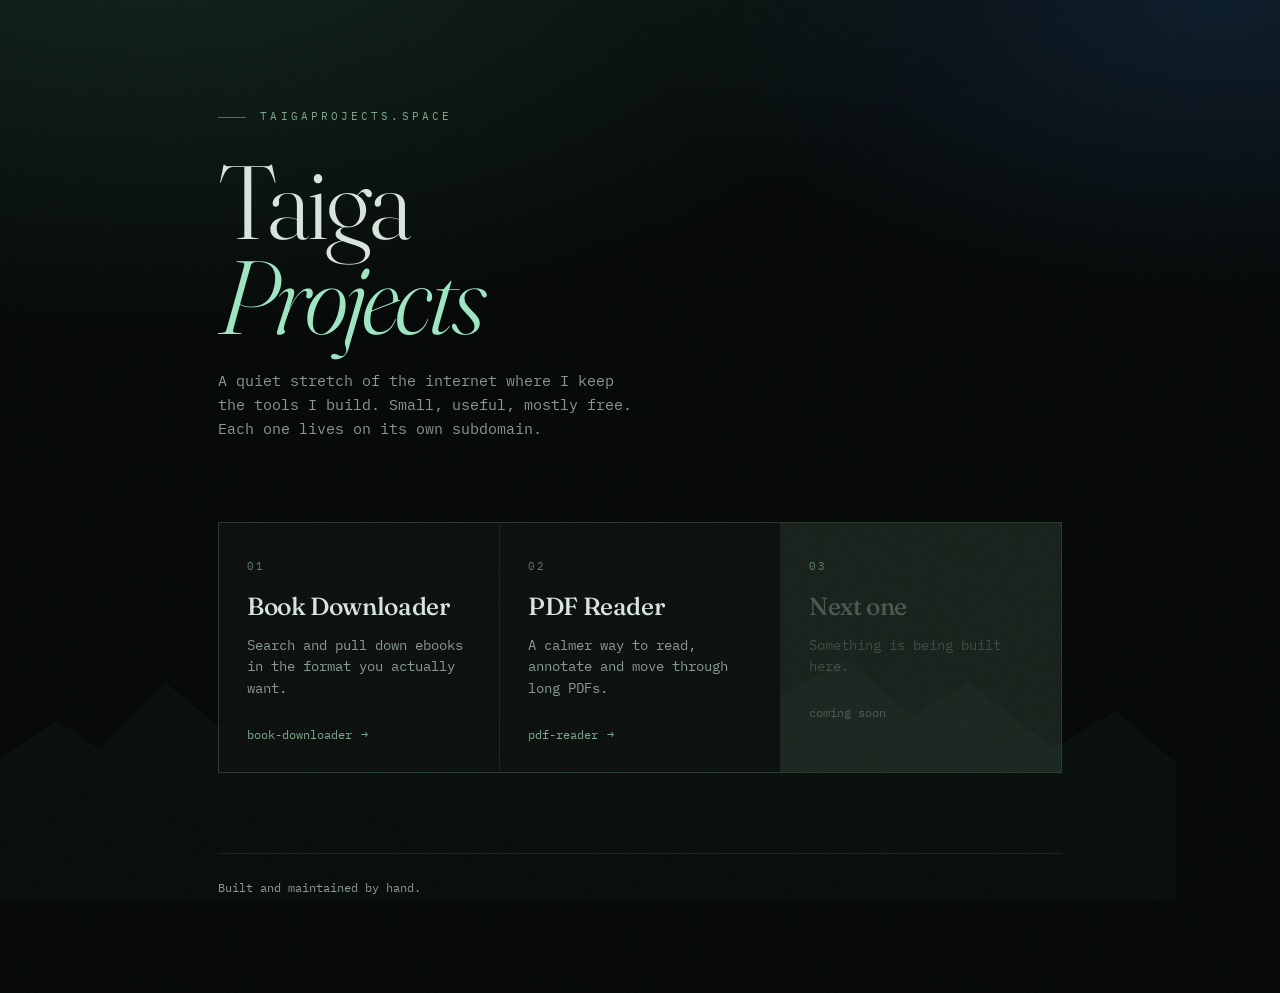
==== index.html @ c659a537 "Add taigaprojects.space homepage Static single-file landing page linking out to the project subdomai" ====
<!DOCTYPE html>
<html lang="en">
<head>
<meta charset="utf-8" />
<meta name="viewport" content="width=device-width, initial-scale=1" />
<title>Taiga Projects</title>
<meta name="description" content="A collection of small tools and experiments living on taigaprojects.space" />
<link rel="icon" href="data:image/svg+xml,<svg xmlns='http://www.w3.org/2000/svg' viewBox='0 0 100 100'><text y='.9em' font-size='90'>🌲</text></svg>" />
<link rel="preconnect" href="https://fonts.googleapis.com" />
<link rel="preconnect" href="https://fonts.gstatic.com" crossorigin />
<link href="https://fonts.googleapis.com/css2?family=Fraunces:opsz,wght@9..144,300;9..144,500&family=IBM+Plex+Mono:wght@400;500&display=swap" rel="stylesheet" />
<style>
  :root {
    --ink:       #050807;
    --ink-2:     #0b100e;
    --spruce:    #16241d;
    --moss:      #7fa88c;
    --frost:     #d8e5dd;
    --frost-dim: #8a9a91;
    --ice:       #9fe6c4;
    --line:      rgba(127, 168, 140, 0.16);
    --display:   'Fraunces', Georgia, serif;
    --mono:      'IBM Plex Mono', ui-monospace, monospace;
  }

  * { box-sizing: border-box; }

  html { -webkit-text-size-adjust: 100%; }

  body {
    margin: 0;
    min-height: 100vh;
    background:
      radial-gradient(120% 80% at 12% -10%, #12261d 0%, transparent 55%),
      radial-gradient(90% 60% at 95% 0%, #0d1c2a 0%, transparent 50%),
      var(--ink);
    color: var(--frost);
    font-family: var(--mono);
    font-size: 15px;
    line-height: 1.6;
    overflow-x: hidden;
  }

  /* grain overlay */
  body::after {
    content: "";
    position: fixed;
    inset: -50%;
    pointer-events: none;
    z-index: 3;
    opacity: 0.035;
    background-image: url("data:image/svg+xml,%3Csvg xmlns='http://www.w3.org/2000/svg' width='200' height='200'%3E%3Cfilter id='n'%3E%3CfeTurbulence type='fractalNoise' baseFrequency='0.85' numOctaves='3'/%3E%3C/filter%3E%3Crect width='200' height='200' filter='url(%23n)'/%3E%3C/svg%3E");
  }

  /* faint horizon ridge */
  .ridge {
    position: fixed;
    left: 0; right: 0; bottom: 0;
    height: 42vh;
    z-index: 0;
    pointer-events: none;
    opacity: 0.5;
  }

  .wrap {
    position: relative;
    z-index: 2;
    max-width: 940px;
    margin: 0 auto;
    padding: clamp(4rem, 12vh, 9rem) clamp(1.25rem, 5vw, 3rem) 6rem;
  }

  /* ---- header ---- */
  .eyebrow {
    font-size: 11px;
    letter-spacing: 0.28em;
    text-transform: uppercase;
    color: var(--moss);
    margin: 0 0 1.75rem;
  }
  .eyebrow::before {
    content: "";
    display: inline-block;
    width: 28px; height: 1px;
    background: var(--moss);
    vertical-align: middle;
    margin-right: 0.9rem;
    opacity: 0.6;
  }

  h1 {
    font-family: var(--display);
    font-weight: 300;
    font-size: clamp(3rem, 11vw, 6.5rem);
    line-height: 0.92;
    letter-spacing: -0.03em;
    margin: 0 0 1.5rem;
  }
  h1 em {
    font-style: italic;
    color: var(--ice);
  }

  .lede {
    max-width: 46ch;
    color: var(--frost-dim);
    margin: 0 0 clamp(3.5rem, 9vh, 6rem);
  }

  /* ---- project list ---- */
  .grid {
    display: grid;
    grid-template-columns: repeat(auto-fit, minmax(280px, 1fr));
    gap: 1px;
    background: var(--line);
    border: 1px solid var(--line);
  }

  .card {
    position: relative;
    display: block;
    padding: 1.9rem 1.75rem 1.75rem;
    background: var(--ink-2);
    text-decoration: none;
    color: inherit;
    overflow: hidden;
    transition: background 280ms ease;
  }
  .card::before {
    content: "";
    position: absolute;
    inset: 0;
    background: linear-gradient(150deg, rgba(159, 230, 196, 0.09), transparent 60%);
    opacity: 0;
    transition: opacity 320ms ease;
  }
  .card:hover, .card:focus-visible { background: var(--spruce); outline: none; }
  .card:hover::before, .card:focus-visible::before { opacity: 1; }
  .card:focus-visible { box-shadow: inset 0 0 0 1px var(--ice); }

  .card-idx {
    font-size: 11px;
    letter-spacing: 0.2em;
    color: var(--moss);
    opacity: 0.7;
  }

  .card h2 {
    position: relative;
    font-family: var(--display);
    font-weight: 500;
    font-size: 1.55rem;
    letter-spacing: -0.015em;
    margin: 0.6rem 0 0.5rem;
  }

  .card p {
    position: relative;
    margin: 0 0 1.6rem;
    color: var(--frost-dim);
    font-size: 13.5px;
    max-width: 32ch;
  }

  .card-host {
    position: relative;
    display: flex;
    align-items: center;
    gap: 0.55rem;
    font-size: 12px;
    color: var(--moss);
  }
  .card-host .arrow {
    transition: transform 280ms cubic-bezier(.2,.8,.2,1);
  }
  .card:hover .card-host { color: var(--ice); }
  .card:hover .arrow { transform: translateX(5px); }

  /* soon / non-link cards */
  .card.soon {
    cursor: default;
    background: transparent;
  }
  .card.soon:hover { background: transparent; }
  .card.soon h2, .card.soon .card-host { color: var(--frost-dim); opacity: 0.45; }
  .card.soon p { opacity: 0.35; }

  footer {
    margin-top: 5rem;
    padding-top: 1.5rem;
    border-top: 1px solid var(--line);
    display: flex;
    flex-wrap: wrap;
    gap: 0.75rem 2rem;
    justify-content: space-between;
    font-size: 12px;
    color: var(--frost-dim);
    opacity: 0.65;
  }
  footer a { color: var(--moss); text-decoration: none; }
  footer a:hover { color: var(--ice); }

  /* ---- entrance ---- */
  .reveal {
    opacity: 0;
    transform: translateY(14px);
    animation: rise 900ms cubic-bezier(.2,.75,.2,1) forwards;
  }
  @keyframes rise { to { opacity: 1; transform: none; } }

  @media (prefers-reduced-motion: reduce) {
    .reveal { animation: none; opacity: 1; transform: none; }
    * { transition-duration: 1ms !important; }
  }
</style>
</head>
<body>

<svg class="ridge" viewBox="0 0 1440 400" preserveAspectRatio="none" aria-hidden="true">
  <path d="M0 400V250l60-40 45 30 70-70 55 45 80-85 60 60 75-55 90 80 65-50 70 40 85-70 60 55 80-45 70 60 60-35 90 70 65-40 65 55v170z"
        fill="#0d1712"/>
  <path d="M0 400V310l80-45 70 40 60-55 90 60 70-35 85 55 60-40 95 65 70-45 80 50 70-30 90 55 75-40 80 45 70-25 95 60v85z"
        fill="#0a1210"/>
</svg>

<main class="wrap">
  <p class="eyebrow reveal" style="animation-delay:60ms">taigaprojects.space</p>

  <h1 class="reveal" style="animation-delay:140ms">Taiga<br /><em>Projects</em></h1>

  <p class="lede reveal" style="animation-delay:220ms">
    A quiet stretch of the internet where I keep the tools I build. Small, useful,
    mostly free. Each one lives on its own subdomain.
  </p>

  <!-- ─────────────────────────────────────────────────────────────
       ADD A PROJECT: copy one <a class="card"> block, change the
       href, number, title, blurb, and hostname. That's it.
       ───────────────────────────────────────────────────────────── -->
  <div class="grid">

    <a class="card reveal" style="animation-delay:320ms" href="https://book-downloader.taigaprojects.space">
      <span class="card-idx">01</span>
      <h2>Book Downloader</h2>
      <p>Search and pull down ebooks in the format you actually want.</p>
      <span class="card-host">book-downloader<span class="arrow">→</span></span>
    </a>

    <a class="card reveal" style="animation-delay:380ms" href="https://pdf-reader.taigaprojects.space">
      <span class="card-idx">02</span>
      <h2>PDF Reader</h2>
      <p>A calmer way to read, annotate and move through long PDFs.</p>
      <span class="card-host">pdf-reader<span class="arrow">→</span></span>
    </a>

    <div class="card soon reveal" style="animation-delay:440ms">
      <span class="card-idx">03</span>
      <h2>Next one</h2>
      <p>Something is being built here.</p>
      <span class="card-host">coming soon</span>
    </div>

  </div>

  <footer class="reveal" style="animation-delay:520ms">
    <span>Built and maintained by hand.</span>
  </footer>
</main>

</body>
</html>
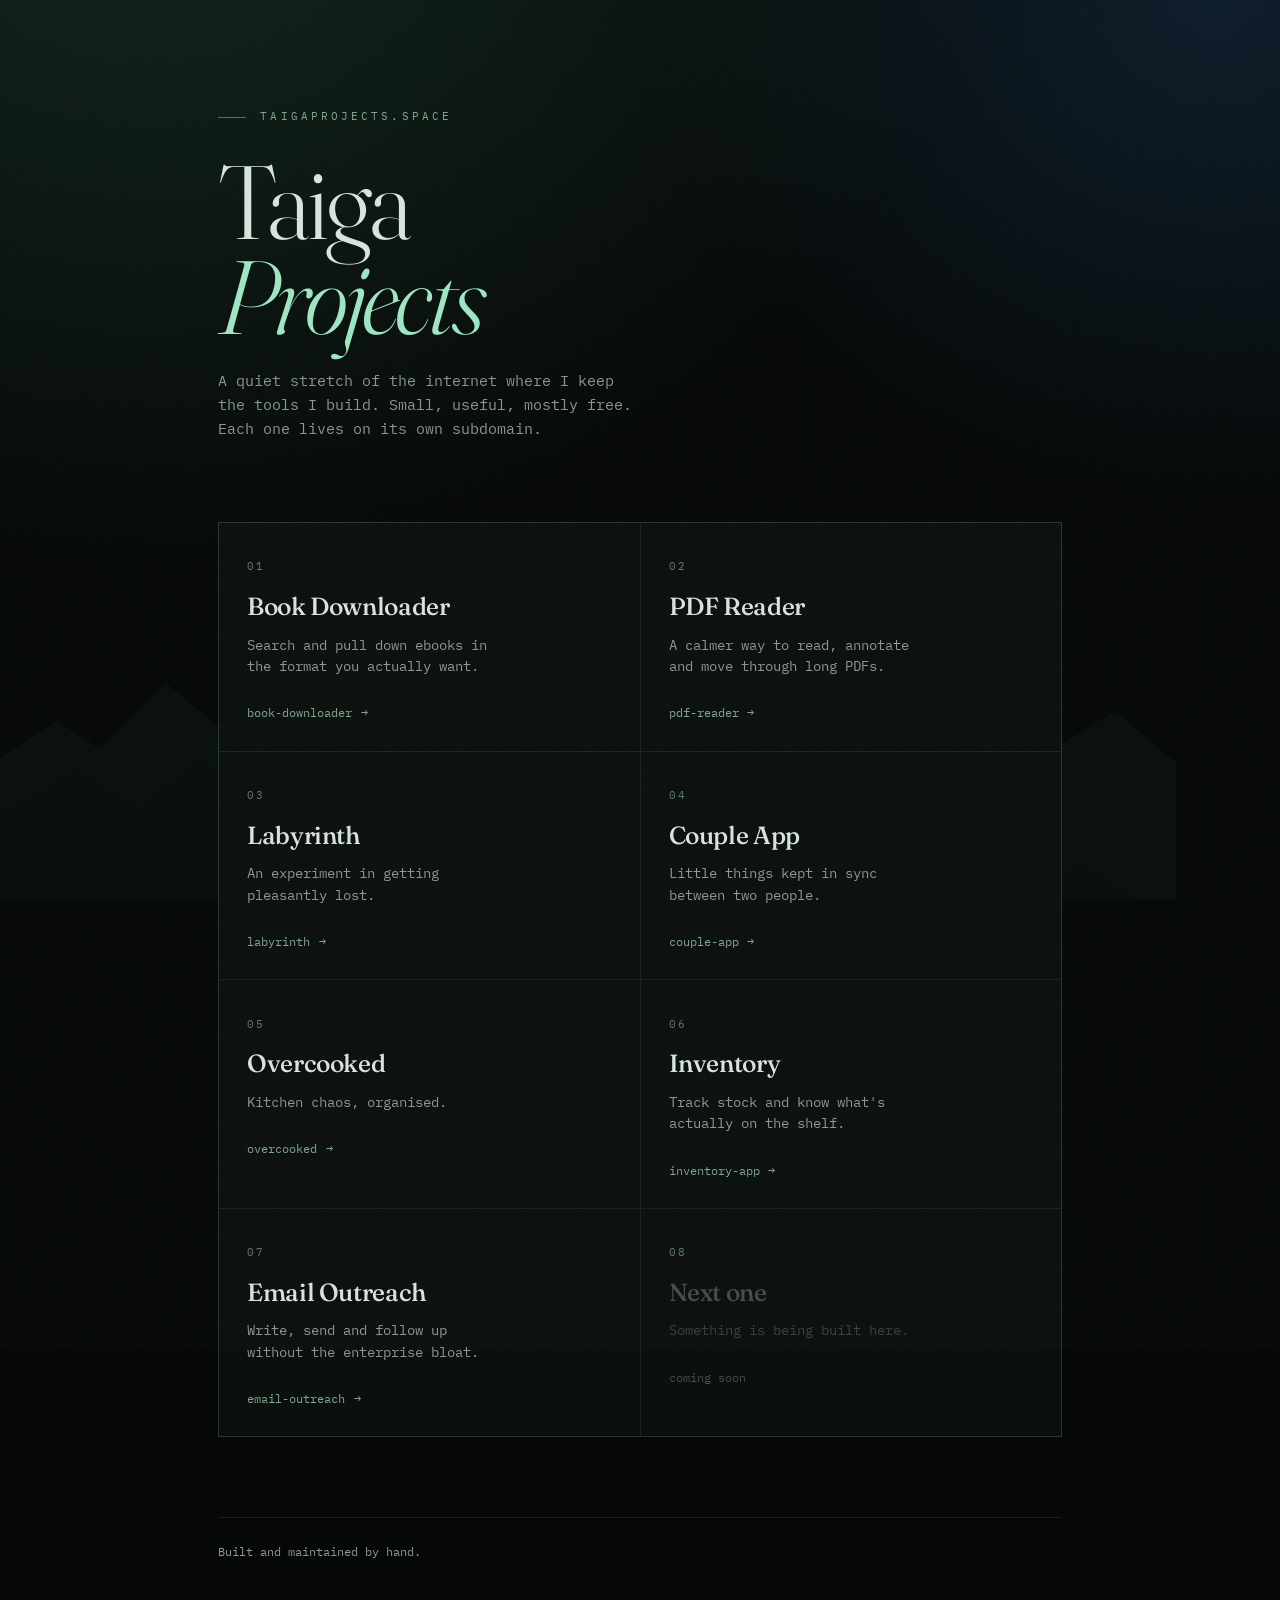
==== commit ecb6f793: "Link all seven project subdomains Adds labyrinth, couple-app, overcooked, inventory-app and email-ou" ====
--- a/index.html
+++ b/index.html
@@ -110,7 +110,7 @@
   /* ---- project list ---- */
   .grid {
     display: grid;
-    grid-template-columns: repeat(auto-fit, minmax(280px, 1fr));
+    grid-template-columns: repeat(auto-fit, minmax(340px, 1fr));
     gap: 1px;
     background: var(--line);
     border: 1px solid var(--line);
@@ -179,9 +179,9 @@
   /* soon / non-link cards */
   .card.soon {
     cursor: default;
-    background: transparent;
-  }
-  .card.soon:hover { background: transparent; }
+    background: var(--ink-2);
+  }
+  .card.soon:hover { background: var(--ink-2); }
   .card.soon h2, .card.soon .card-host { color: var(--frost-dim); opacity: 0.45; }
   .card.soon p { opacity: 0.35; }
 
@@ -246,15 +246,50 @@
       <span class="card-host">book-downloader<span class="arrow">→</span></span>
     </a>
 
-    <a class="card reveal" style="animation-delay:380ms" href="https://pdf-reader.taigaprojects.space">
+    <a class="card reveal" style="animation-delay:360ms" href="https://pdf-reader.taigaprojects.space">
       <span class="card-idx">02</span>
       <h2>PDF Reader</h2>
       <p>A calmer way to read, annotate and move through long PDFs.</p>
       <span class="card-host">pdf-reader<span class="arrow">→</span></span>
     </a>
 
-    <div class="card soon reveal" style="animation-delay:440ms">
+    <a class="card reveal" style="animation-delay:400ms" href="https://labyrinth.taigaprojects.space">
       <span class="card-idx">03</span>
+      <h2>Labyrinth</h2>
+      <p>An experiment in getting pleasantly lost.</p>
+      <span class="card-host">labyrinth<span class="arrow">→</span></span>
+    </a>
+
+    <a class="card reveal" style="animation-delay:440ms" href="https://couple-app.taigaprojects.space">
+      <span class="card-idx">04</span>
+      <h2>Couple App</h2>
+      <p>Little things kept in sync between two people.</p>
+      <span class="card-host">couple-app<span class="arrow">→</span></span>
+    </a>
+
+    <a class="card reveal" style="animation-delay:480ms" href="https://overcooked.taigaprojects.space">
+      <span class="card-idx">05</span>
+      <h2>Overcooked</h2>
+      <p>Kitchen chaos, organised.</p>
+      <span class="card-host">overcooked<span class="arrow">→</span></span>
+    </a>
+
+    <a class="card reveal" style="animation-delay:520ms" href="https://inventory-app.taigaprojects.space">
+      <span class="card-idx">06</span>
+      <h2>Inventory</h2>
+      <p>Track stock and know what's actually on the shelf.</p>
+      <span class="card-host">inventory-app<span class="arrow">→</span></span>
+    </a>
+
+    <a class="card reveal" style="animation-delay:560ms" href="https://email-outreach.taigaprojects.space">
+      <span class="card-idx">07</span>
+      <h2>Email Outreach</h2>
+      <p>Write, send and follow up without the enterprise bloat.</p>
+      <span class="card-host">email-outreach<span class="arrow">→</span></span>
+    </a>
+
+    <div class="card soon reveal" style="animation-delay:600ms">
+      <span class="card-idx">08</span>
       <h2>Next one</h2>
       <p>Something is being built here.</p>
       <span class="card-host">coming soon</span>
@@ -262,7 +297,7 @@
 
   </div>
 
-  <footer class="reveal" style="animation-delay:520ms">
+  <footer class="reveal" style="animation-delay:660ms">
     <span>Built and maintained by hand.</span>
   </footer>
 </main>
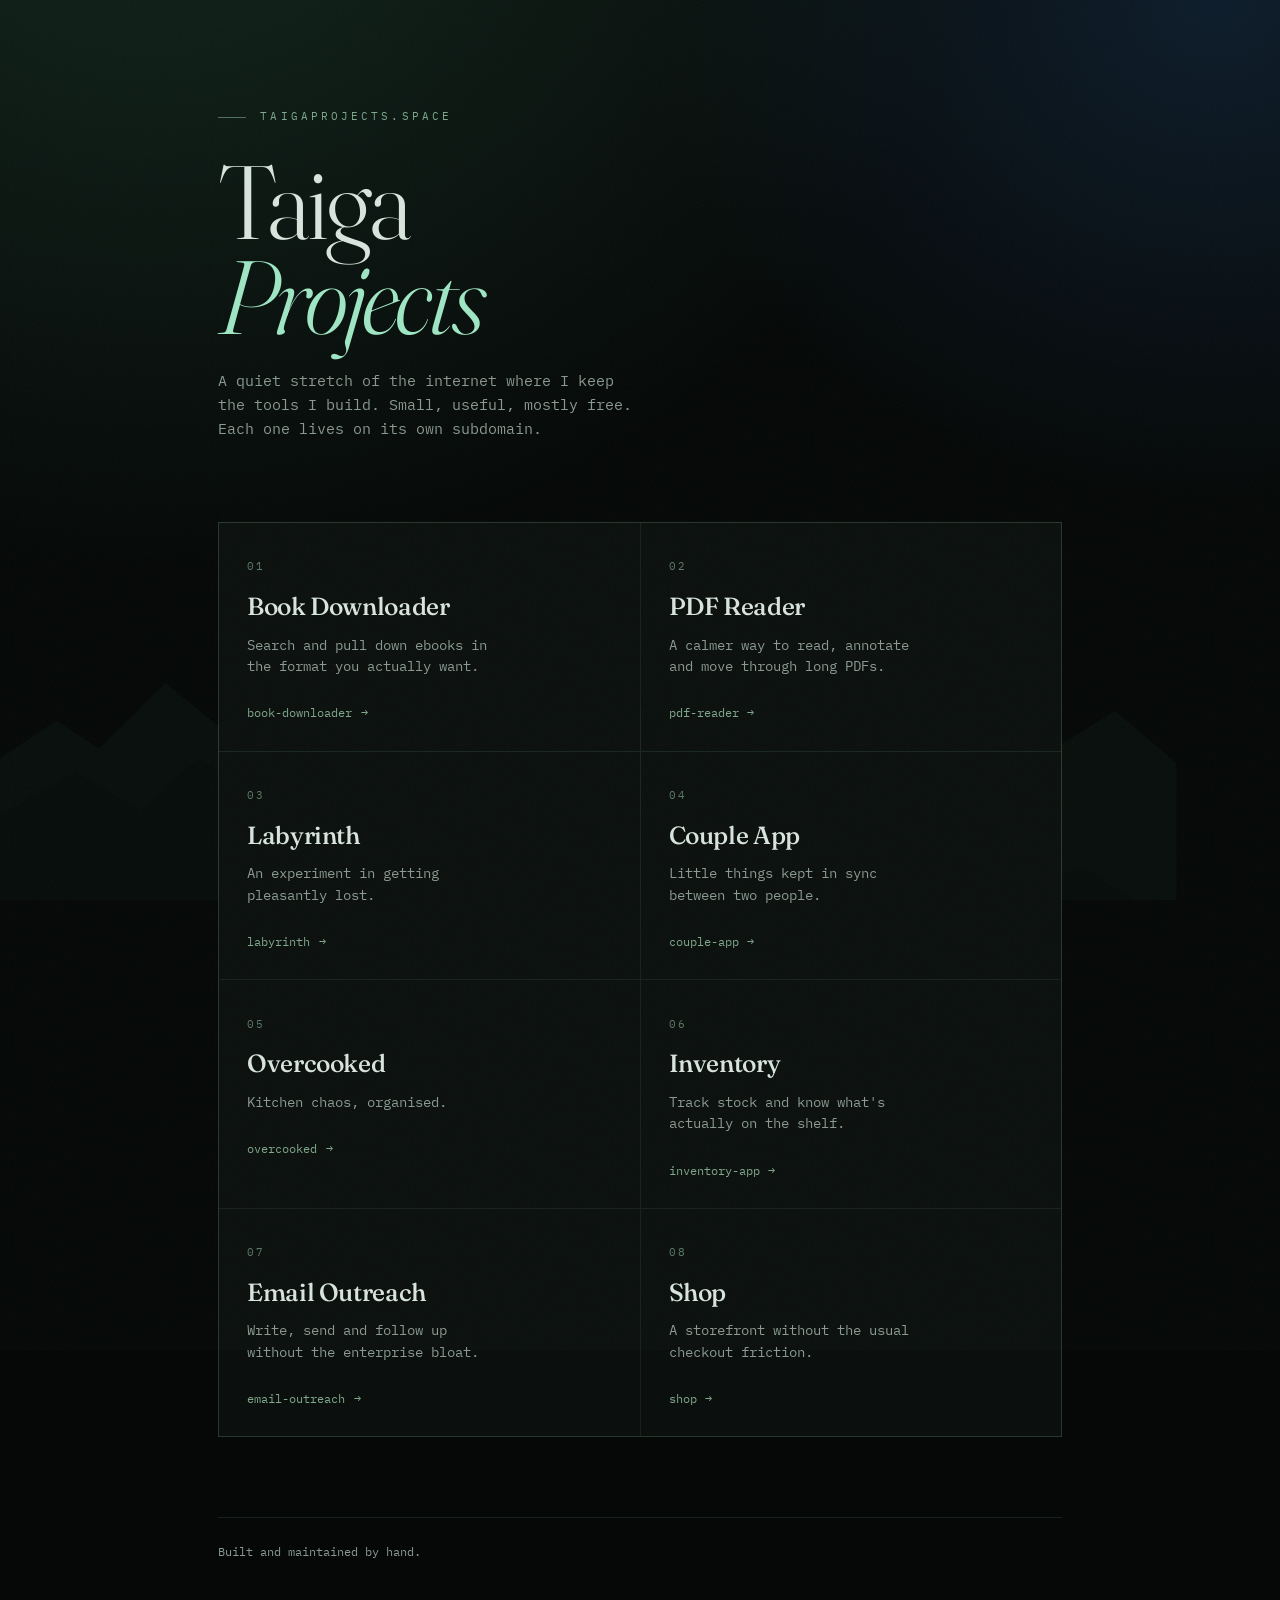
==== commit 2e849e3c: "Add shop.taigaprojects.space Takes the eighth slot, replacing the coming-soon placeholder.  Co-Autho" ====
--- a/index.html
+++ b/index.html
@@ -288,12 +288,12 @@
       <span class="card-host">email-outreach<span class="arrow">→</span></span>
     </a>
 
-    <div class="card soon reveal" style="animation-delay:600ms">
+    <a class="card reveal" style="animation-delay:600ms" href="https://shop.taigaprojects.space">
       <span class="card-idx">08</span>
-      <h2>Next one</h2>
-      <p>Something is being built here.</p>
-      <span class="card-host">coming soon</span>
-    </div>
+      <h2>Shop</h2>
+      <p>A storefront without the usual checkout friction.</p>
+      <span class="card-host">shop<span class="arrow">→</span></span>
+    </a>
 
   </div>
 
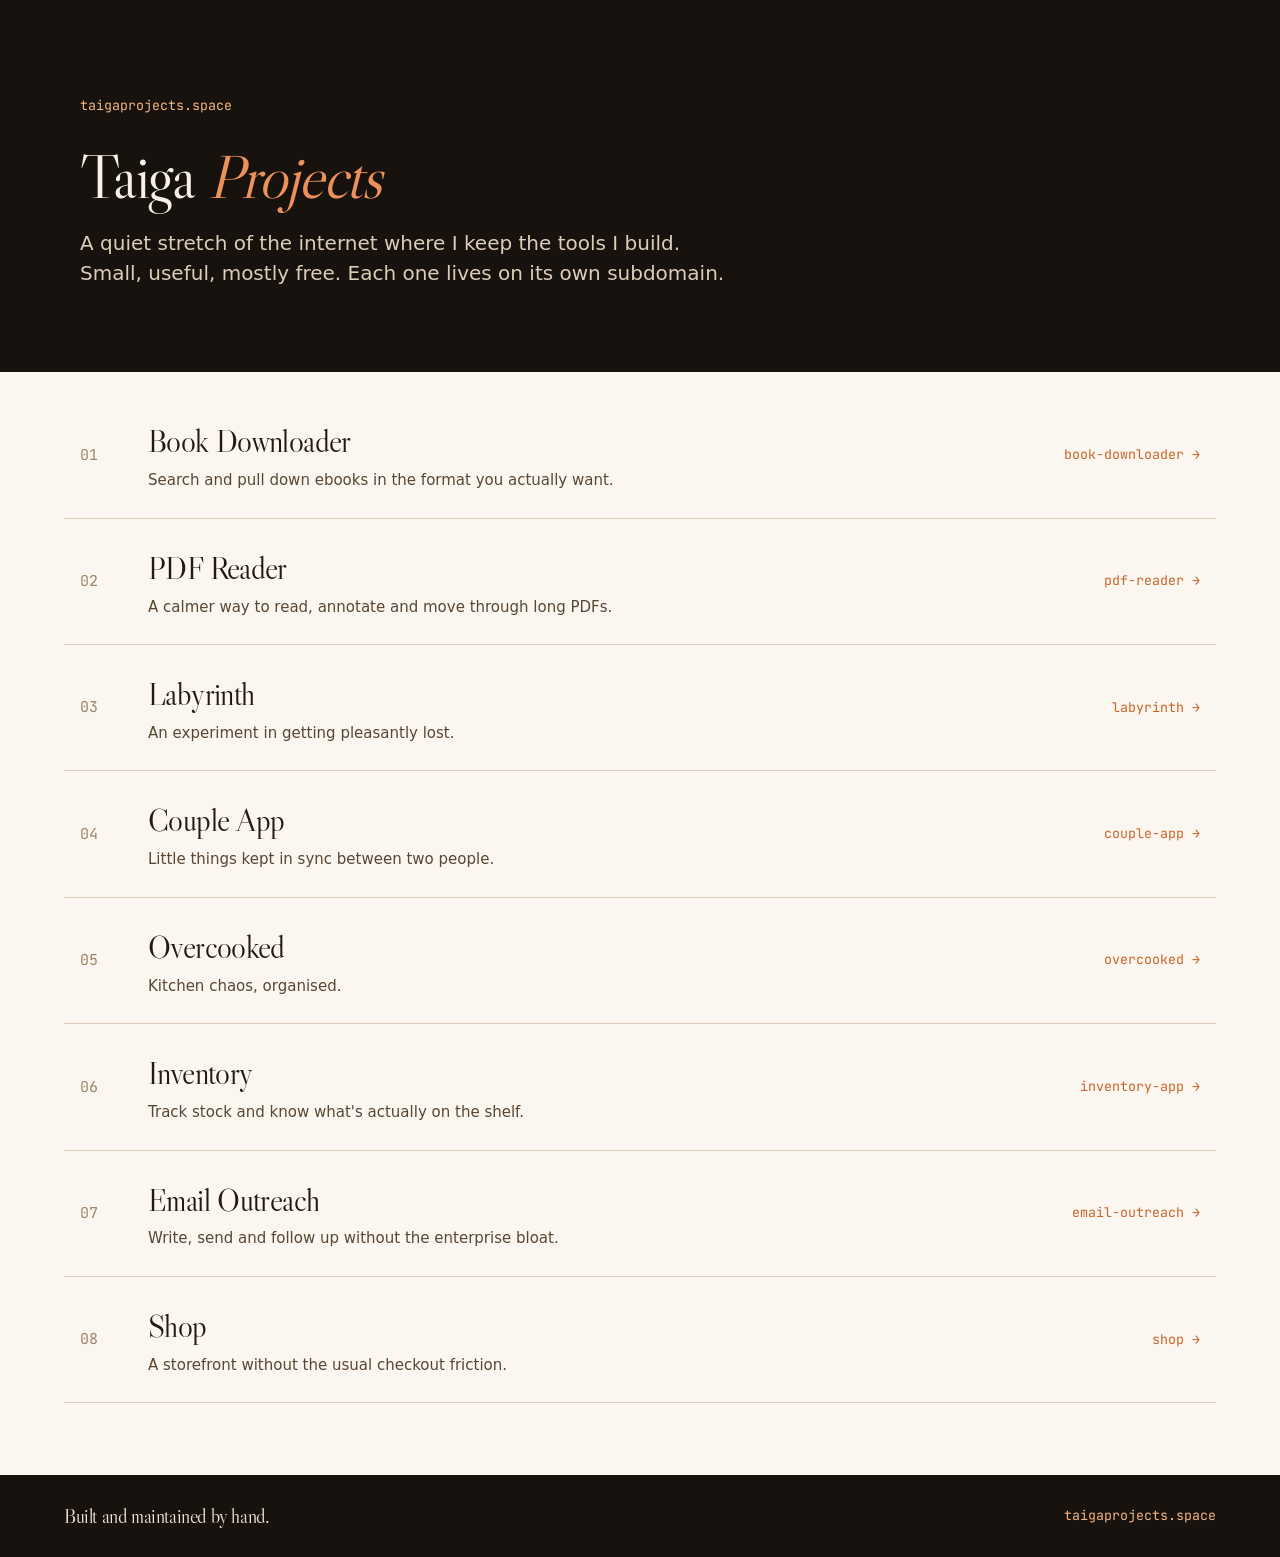
==== commit a4ffc47f: "Rebuild homepage on the Taiga design system Replaces the dark-green look with the "Golden Hour" warm" ====
--- a/index.html
+++ b/index.html
@@ -4,303 +4,224 @@
 <meta charset="utf-8" />
 <meta name="viewport" content="width=device-width, initial-scale=1" />
 <title>Taiga Projects</title>
-<meta name="description" content="A collection of small tools and experiments living on taigaprojects.space" />
-<link rel="icon" href="data:image/svg+xml,<svg xmlns='http://www.w3.org/2000/svg' viewBox='0 0 100 100'><text y='.9em' font-size='90'>🌲</text></svg>" />
+<meta name="description" content="A quiet stretch of the internet where I keep the tools I build. Small, useful, mostly free." />
+<link rel="icon" href="data:image/svg+xml,<svg xmlns='http://www.w3.org/2000/svg' viewBox='0 0 100 100'><rect width='100' height='100' fill='%2317120E'/><text y='.9em' font-size='88' x='50%25' text-anchor='middle' fill='%23E07A3C' font-family='Georgia,serif'>T</text></svg>" />
 <link rel="preconnect" href="https://fonts.googleapis.com" />
 <link rel="preconnect" href="https://fonts.gstatic.com" crossorigin />
-<link href="https://fonts.googleapis.com/css2?family=Fraunces:opsz,wght@9..144,300;9..144,500&family=IBM+Plex+Mono:wght@400;500&display=swap" rel="stylesheet" />
+<link rel="stylesheet" href="taiga-tokens.css" />
 <style>
-  :root {
-    --ink:       #050807;
-    --ink-2:     #0b100e;
-    --spruce:    #16241d;
-    --moss:      #7fa88c;
-    --frost:     #d8e5dd;
-    --frost-dim: #8a9a91;
-    --ice:       #9fe6c4;
-    --line:      rgba(127, 168, 140, 0.16);
-    --display:   'Fraunces', Georgia, serif;
-    --mono:      'IBM Plex Mono', ui-monospace, monospace;
-  }
-
-  * { box-sizing: border-box; }
-
-  html { -webkit-text-size-adjust: 100%; }
-
-  body {
-    margin: 0;
-    min-height: 100vh;
-    background:
-      radial-gradient(120% 80% at 12% -10%, #12261d 0%, transparent 55%),
-      radial-gradient(90% 60% at 95% 0%, #0d1c2a 0%, transparent 50%),
-      var(--ink);
-    color: var(--frost);
-    font-family: var(--mono);
-    font-size: 15px;
-    line-height: 1.6;
-    overflow-x: hidden;
-  }
-
-  /* grain overlay */
-  body::after {
-    content: "";
-    position: fixed;
-    inset: -50%;
-    pointer-events: none;
-    z-index: 3;
-    opacity: 0.035;
-    background-image: url("data:image/svg+xml,%3Csvg xmlns='http://www.w3.org/2000/svg' width='200' height='200'%3E%3Cfilter id='n'%3E%3CfeTurbulence type='fractalNoise' baseFrequency='0.85' numOctaves='3'/%3E%3C/filter%3E%3Crect width='200' height='200' filter='url(%23n)'/%3E%3C/svg%3E");
-  }
-
-  /* faint horizon ridge */
-  .ridge {
-    position: fixed;
-    left: 0; right: 0; bottom: 0;
-    height: 42vh;
-    z-index: 0;
-    pointer-events: none;
-    opacity: 0.5;
-  }
-
-  .wrap {
-    position: relative;
-    z-index: 2;
-    max-width: 940px;
-    margin: 0 auto;
-    padding: clamp(4rem, 12vh, 9rem) clamp(1.25rem, 5vw, 3rem) 6rem;
-  }
-
-  /* ---- header ---- */
-  .eyebrow {
-    font-size: 11px;
-    letter-spacing: 0.28em;
-    text-transform: uppercase;
-    color: var(--moss);
-    margin: 0 0 1.75rem;
-  }
-  .eyebrow::before {
-    content: "";
-    display: inline-block;
-    width: 28px; height: 1px;
-    background: var(--moss);
-    vertical-align: middle;
-    margin-right: 0.9rem;
-    opacity: 0.6;
-  }
-
-  h1 {
-    font-family: var(--display);
-    font-weight: 300;
-    font-size: clamp(3rem, 11vw, 6.5rem);
-    line-height: 0.92;
-    letter-spacing: -0.03em;
-    margin: 0 0 1.5rem;
-  }
-  h1 em {
-    font-style: italic;
-    color: var(--ice);
-  }
-
-  .lede {
-    max-width: 46ch;
-    color: var(--frost-dim);
-    margin: 0 0 clamp(3.5rem, 9vh, 6rem);
-  }
-
-  /* ---- project list ---- */
-  .grid {
+  /* ── hero ─────────────────────────────────────────────── */
+  .hero {
+    background: var(--ink-950);
+    color: var(--ink-50);
+    padding: 96px var(--gutter) 84px;
+  }
+  .hero-inner { max-width: var(--container); margin: 0 auto; }
+
+  .hero .domain {
+    font-family: var(--font-mono);
+    font-size: var(--text-xs);
+    color: var(--amber-300);
+    margin-bottom: 30px;
+  }
+
+  .hero h1 {
+    font-size: var(--text-5xl);
+    line-height: 1.02;
+    margin: 0 0 20px;
+    color: var(--ink-50); /* base.css defaults h1 to dark ink */
+  }
+  .hero h1 em { color: var(--amber-400); font-style: italic; }
+
+  .hero .lead {
+    font-size: var(--text-lg);
+    line-height: 1.5;
+    color: var(--ink-200);
+    max-width: 52ch;
+  }
+
+  /* ── index of tools ───────────────────────────────────── */
+  .index {
+    background: var(--paper);
+    padding: 20px var(--gutter) 72px;
+  }
+  .index-inner { max-width: var(--container); margin: 0 auto; }
+
+  .row {
     display: grid;
-    grid-template-columns: repeat(auto-fit, minmax(340px, 1fr));
-    gap: 1px;
-    background: var(--line);
-    border: 1px solid var(--line);
-  }
-
-  .card {
-    position: relative;
-    display: block;
-    padding: 1.9rem 1.75rem 1.75rem;
-    background: var(--ink-2);
+    grid-template-columns: 44px 1fr auto;
+    align-items: center;
+    gap: 24px;
+    padding: 26px 16px;
+    margin: 0 -16px;
+    border-bottom: 1px solid var(--border);
     text-decoration: none;
     color: inherit;
-    overflow: hidden;
-    transition: background 280ms ease;
-  }
-  .card::before {
-    content: "";
-    position: absolute;
-    inset: 0;
-    background: linear-gradient(150deg, rgba(159, 230, 196, 0.09), transparent 60%);
-    opacity: 0;
-    transition: opacity 320ms ease;
-  }
-  .card:hover, .card:focus-visible { background: var(--spruce); outline: none; }
-  .card:hover::before, .card:focus-visible::before { opacity: 1; }
-  .card:focus-visible { box-shadow: inset 0 0 0 1px var(--ice); }
-
-  .card-idx {
-    font-size: 11px;
-    letter-spacing: 0.2em;
-    color: var(--moss);
-    opacity: 0.7;
-  }
-
-  .card h2 {
-    position: relative;
-    font-family: var(--display);
-    font-weight: 500;
-    font-size: 1.55rem;
-    letter-spacing: -0.015em;
-    margin: 0.6rem 0 0.5rem;
-  }
-
-  .card p {
-    position: relative;
-    margin: 0 0 1.6rem;
-    color: var(--frost-dim);
-    font-size: 13.5px;
-    max-width: 32ch;
-  }
-
-  .card-host {
-    position: relative;
-    display: flex;
-    align-items: center;
-    gap: 0.55rem;
-    font-size: 12px;
-    color: var(--moss);
-  }
-  .card-host .arrow {
-    transition: transform 280ms cubic-bezier(.2,.8,.2,1);
-  }
-  .card:hover .card-host { color: var(--ice); }
-  .card:hover .arrow { transform: translateX(5px); }
-
-  /* soon / non-link cards */
-  .card.soon {
-    cursor: default;
-    background: var(--ink-2);
-  }
-  .card.soon:hover { background: var(--ink-2); }
-  .card.soon h2, .card.soon .card-host { color: var(--frost-dim); opacity: 0.45; }
-  .card.soon p { opacity: 0.35; }
-
-  footer {
-    margin-top: 5rem;
-    padding-top: 1.5rem;
-    border-top: 1px solid var(--line);
-    display: flex;
-    flex-wrap: wrap;
-    gap: 0.75rem 2rem;
-    justify-content: space-between;
-    font-size: 12px;
-    color: var(--frost-dim);
-    opacity: 0.65;
-  }
-  footer a { color: var(--moss); text-decoration: none; }
-  footer a:hover { color: var(--ice); }
-
-  /* ---- entrance ---- */
+    transition: background var(--dur-base) var(--ease-out);
+  }
+  .row:hover { text-decoration: none; background: var(--surface-sunken); }
+
+  .row .num {
+    font-family: var(--font-mono);
+    font-size: var(--text-sm);
+    color: var(--text-muted);
+  }
+
+  .row .name {
+    display: block;
+    font-family: var(--font-display);
+    font-size: var(--text-2xl);
+    letter-spacing: var(--tracking-tight);
+    color: var(--ink-900);
+    margin-bottom: 4px;
+  }
+
+  .row .desc {
+    display: block;
+    font-size: var(--text-sm);
+    color: var(--text-secondary);
+    max-width: 56ch;
+  }
+
+  .row .slug {
+    font-family: var(--font-mono);
+    font-size: var(--text-xs);
+    color: var(--amber-600);
+    white-space: nowrap;
+  }
+  .row .slug .arrow {
+    display: inline-block;
+    transition: transform var(--dur-base) var(--ease-out);
+  }
+  .row:hover .slug { color: var(--amber-700); }
+  .row:hover .slug .arrow { transform: translateX(4px); }
+
+  /* ── responsive ───────────────────────────────────────── */
+  @media (max-width: 720px) {
+    .hero { padding: 56px var(--gutter) 48px; }
+    /* Display steps down one rung; body never below 15px. */
+    .hero h1 { font-size: var(--text-3xl); }
+    .hero .lead { font-size: var(--text-md); }
+
+    /* Rows drop the trailing slug under the title. */
+    .row {
+      grid-template-columns: 32px 1fr;
+      gap: 16px;
+      padding: 20px 0;
+    }
+    .row .name { font-size: var(--text-xl); }
+    .row .slug { grid-column: 2; margin-top: 8px; }
+  }
+
+  /* ── entrance ─────────────────────────────────────────── */
   .reveal {
     opacity: 0;
-    transform: translateY(14px);
-    animation: rise 900ms cubic-bezier(.2,.75,.2,1) forwards;
+    transform: translateY(10px);
+    animation: rise var(--dur-slow) var(--ease-out) forwards;
   }
   @keyframes rise { to { opacity: 1; transform: none; } }
-
-  @media (prefers-reduced-motion: reduce) {
-    .reveal { animation: none; opacity: 1; transform: none; }
-    * { transition-duration: 1ms !important; }
-  }
 </style>
 </head>
 <body>
 
-<svg class="ridge" viewBox="0 0 1440 400" preserveAspectRatio="none" aria-hidden="true">
-  <path d="M0 400V250l60-40 45 30 70-70 55 45 80-85 60 60 75-55 90 80 65-50 70 40 85-70 60 55 80-45 70 60 60-35 90 70 65-40 65 55v170z"
-        fill="#0d1712"/>
-  <path d="M0 400V310l80-45 70 40 60-55 90 60 70-35 85 55 60-40 95 65 70-45 80 50 70-30 90 55 75-40 80 45 70-25 95 60v85z"
-        fill="#0a1210"/>
-</svg>
-
-<main class="wrap">
-  <p class="eyebrow reveal" style="animation-delay:60ms">taigaprojects.space</p>
-
-  <h1 class="reveal" style="animation-delay:140ms">Taiga<br /><em>Projects</em></h1>
-
-  <p class="lede reveal" style="animation-delay:220ms">
-    A quiet stretch of the internet where I keep the tools I build. Small, useful,
-    mostly free. Each one lives on its own subdomain.
-  </p>
-
-  <!-- ─────────────────────────────────────────────────────────────
-       ADD A PROJECT: copy one <a class="card"> block, change the
-       href, number, title, blurb, and hostname. That's it.
-       ───────────────────────────────────────────────────────────── -->
-  <div class="grid">
-
-    <a class="card reveal" style="animation-delay:320ms" href="https://book-downloader.taigaprojects.space">
-      <span class="card-idx">01</span>
-      <h2>Book Downloader</h2>
-      <p>Search and pull down ebooks in the format you actually want.</p>
-      <span class="card-host">book-downloader<span class="arrow">→</span></span>
-    </a>
-
-    <a class="card reveal" style="animation-delay:360ms" href="https://pdf-reader.taigaprojects.space">
-      <span class="card-idx">02</span>
-      <h2>PDF Reader</h2>
-      <p>A calmer way to read, annotate and move through long PDFs.</p>
-      <span class="card-host">pdf-reader<span class="arrow">→</span></span>
-    </a>
-
-    <a class="card reveal" style="animation-delay:400ms" href="https://labyrinth.taigaprojects.space">
-      <span class="card-idx">03</span>
-      <h2>Labyrinth</h2>
-      <p>An experiment in getting pleasantly lost.</p>
-      <span class="card-host">labyrinth<span class="arrow">→</span></span>
-    </a>
-
-    <a class="card reveal" style="animation-delay:440ms" href="https://couple-app.taigaprojects.space">
-      <span class="card-idx">04</span>
-      <h2>Couple App</h2>
-      <p>Little things kept in sync between two people.</p>
-      <span class="card-host">couple-app<span class="arrow">→</span></span>
-    </a>
-
-    <a class="card reveal" style="animation-delay:480ms" href="https://overcooked.taigaprojects.space">
-      <span class="card-idx">05</span>
-      <h2>Overcooked</h2>
-      <p>Kitchen chaos, organised.</p>
-      <span class="card-host">overcooked<span class="arrow">→</span></span>
-    </a>
-
-    <a class="card reveal" style="animation-delay:520ms" href="https://inventory-app.taigaprojects.space">
-      <span class="card-idx">06</span>
-      <h2>Inventory</h2>
-      <p>Track stock and know what's actually on the shelf.</p>
-      <span class="card-host">inventory-app<span class="arrow">→</span></span>
-    </a>
-
-    <a class="card reveal" style="animation-delay:560ms" href="https://email-outreach.taigaprojects.space">
-      <span class="card-idx">07</span>
-      <h2>Email Outreach</h2>
-      <p>Write, send and follow up without the enterprise bloat.</p>
-      <span class="card-host">email-outreach<span class="arrow">→</span></span>
-    </a>
-
-    <a class="card reveal" style="animation-delay:600ms" href="https://shop.taigaprojects.space">
-      <span class="card-idx">08</span>
-      <h2>Shop</h2>
-      <p>A storefront without the usual checkout friction.</p>
-      <span class="card-host">shop<span class="arrow">→</span></span>
-    </a>
-
+<header class="hero">
+  <div class="hero-inner">
+    <div class="domain reveal" style="animation-delay:40ms">taigaprojects.space</div>
+    <h1 class="reveal" style="animation-delay:100ms">Taiga <em>Projects</em></h1>
+    <p class="lead reveal" style="animation-delay:160ms">
+      A quiet stretch of the internet where I keep the tools I build. Small, useful,
+      mostly free. Each one lives on its own subdomain.
+    </p>
   </div>
-
-  <footer class="reveal" style="animation-delay:660ms">
-    <span>Built and maintained by hand.</span>
-  </footer>
+</header>
+
+<main class="index">
+  <div class="index-inner">
+
+    <!-- ─────────────────────────────────────────────────────────
+         ADD A PROJECT: copy one <a class="row"> block, bump the
+         number, and change the href, name, description and slug.
+         ───────────────────────────────────────────────────────── -->
+
+    <a class="row reveal" style="animation-delay:220ms" href="https://book-downloader.taigaprojects.space">
+      <span class="num">01</span>
+      <span>
+        <span class="name">Book Downloader</span>
+        <span class="desc">Search and pull down ebooks in the format you actually want.</span>
+      </span>
+      <span class="slug">book-downloader <span class="arrow">→</span></span>
+    </a>
+
+    <a class="row reveal" style="animation-delay:260ms" href="https://pdf-reader.taigaprojects.space">
+      <span class="num">02</span>
+      <span>
+        <span class="name">PDF Reader</span>
+        <span class="desc">A calmer way to read, annotate and move through long PDFs.</span>
+      </span>
+      <span class="slug">pdf-reader <span class="arrow">→</span></span>
+    </a>
+
+    <a class="row reveal" style="animation-delay:300ms" href="https://labyrinth.taigaprojects.space">
+      <span class="num">03</span>
+      <span>
+        <span class="name">Labyrinth</span>
+        <span class="desc">An experiment in getting pleasantly lost.</span>
+      </span>
+      <span class="slug">labyrinth <span class="arrow">→</span></span>
+    </a>
+
+    <a class="row reveal" style="animation-delay:340ms" href="https://couple-app.taigaprojects.space">
+      <span class="num">04</span>
+      <span>
+        <span class="name">Couple App</span>
+        <span class="desc">Little things kept in sync between two people.</span>
+      </span>
+      <span class="slug">couple-app <span class="arrow">→</span></span>
+    </a>
+
+    <a class="row reveal" style="animation-delay:380ms" href="https://overcooked.taigaprojects.space">
+      <span class="num">05</span>
+      <span>
+        <span class="name">Overcooked</span>
+        <span class="desc">Kitchen chaos, organised.</span>
+      </span>
+      <span class="slug">overcooked <span class="arrow">→</span></span>
+    </a>
+
+    <a class="row reveal" style="animation-delay:420ms" href="https://inventory-app.taigaprojects.space">
+      <span class="num">06</span>
+      <span>
+        <span class="name">Inventory</span>
+        <span class="desc">Track stock and know what's actually on the shelf.</span>
+      </span>
+      <span class="slug">inventory-app <span class="arrow">→</span></span>
+    </a>
+
+    <a class="row reveal" style="animation-delay:460ms" href="https://email-outreach.taigaprojects.space">
+      <span class="num">07</span>
+      <span>
+        <span class="name">Email Outreach</span>
+        <span class="desc">Write, send and follow up without the enterprise bloat.</span>
+      </span>
+      <span class="slug">email-outreach <span class="arrow">→</span></span>
+    </a>
+
+    <a class="row reveal" style="animation-delay:500ms" href="https://shop.taigaprojects.space">
+      <span class="num">08</span>
+      <span>
+        <span class="name">Shop</span>
+        <span class="desc">A storefront without the usual checkout friction.</span>
+      </span>
+      <span class="slug">shop <span class="arrow">→</span></span>
+    </a>
+
+  </div>
 </main>
+
+<footer class="taiga-footer">
+  <span class="made">Built and maintained by hand.</span>
+  <a class="home" href="https://www.taigaprojects.space">taigaprojects.space</a>
+</footer>
 
 </body>
 </html>
--- a/taiga-tokens.css
+++ b/taiga-tokens.css
@@ -0,0 +1,315 @@
+/* ═══════════════════════════════════════════════════════════════
+   Taiga Projects — shared design tokens
+   Source of truth: Claude Design "Taiga Design Reference"
+   Direction: "Golden Hour" — warm, cinematic, editorial.
+
+   Copy this file verbatim into every taigaprojects.space subdomain
+   so the whole family stays in sync. Do not fork the values.
+   ═══════════════════════════════════════════════════════════════ */
+
+@import url('https://fonts.googleapis.com/css2?family=Libre+Caslon+Display&family=Libre+Caslon+Text:ital,wght@0,400;0,700;1,400&family=Hanken+Grotesque:wght@400;500;600;700;800&family=JetBrains+Mono:wght@400;500;700&display=swap');
+
+:root {
+  /* ---- Warm neutral ramp (the brand's spine) ---- */
+  --ink-950: #17120E;
+  --ink-900: #221A12;
+  --ink-800: #2E2418;
+  --ink-700: #3D2E20;
+  --ink-600: #5A4634;
+  --ink-500: #7A6248;
+  --ink-400: #9E8468;
+  --ink-300: #C3AC92;
+  --ink-200: #DDCDB8;
+  --ink-100: #ECE2D4;
+  --ink-50:  #F6F0E7;
+  --paper:   #FBF7F0;
+  --white:   #FFFFFF;
+
+  /* ---- Accent: golden-hour amber ---- */
+  --amber-700: #A8521F;
+  --amber-600: #C8642B;
+  --amber-500: #E07A3C;
+  --amber-400: #ED915A;
+  --amber-300: #F4B582;
+  --amber-100: #FBE4CF;
+  --gold-400:  #E3B25A;
+
+  /* ---- Semantic status (warm/earthy) ---- */
+  --moss-500:  #6E8B3D;
+  --moss-100:  #E7EDD6;
+  --honey-500: #E3A23C;
+  --honey-100: #FBEDCF;
+  --rust-500:  #C7472F;
+  --rust-100:  #F7DCD3;
+
+  /* ---- Semantic aliases ---- */
+  --bg:              var(--paper);
+  --surface:         var(--white);
+  --surface-sunken:  var(--ink-50);
+  --surface-inverse: var(--ink-950);
+
+  --text-primary:   var(--ink-900);
+  --text-secondary: var(--ink-600);
+  --text-muted:     var(--ink-400);
+  --text-on-dark:   var(--ink-50);
+  --text-on-accent: var(--paper);
+  --text-link:      var(--amber-600);
+
+  --border:         var(--ink-200);
+  --border-strong:  var(--ink-300);
+  --border-inverse: rgba(246, 240, 231, 0.16);
+
+  --accent:       var(--amber-500);
+  --accent-hover: var(--amber-600);
+  --accent-press: var(--amber-700);
+  --accent-soft:  var(--amber-100);
+  --accent-text:  var(--amber-700);
+  --focus-ring:   rgba(224, 122, 60, 0.45);
+
+  /* ---- Families ---- */
+  --font-display: 'Libre Caslon Display', Georgia, 'Times New Roman', serif;
+  --font-serif:   'Libre Caslon Text', Georgia, serif;
+  --font-sans:    'Hanken Grotesque', system-ui, -apple-system, sans-serif;
+  --font-mono:    'JetBrains Mono', ui-monospace, 'SF Mono', Menlo, monospace;
+
+  /* ---- Type scale (1.250 major third) ---- */
+  --text-3xs: 0.694rem;
+  --text-2xs: 0.75rem;
+  --text-xs:  0.833rem;
+  --text-sm:  0.9375rem;
+  --text-md:  1rem;
+  --text-lg:  1.25rem;
+  --text-xl:  1.563rem;
+  --text-2xl: 1.953rem;
+  --text-3xl: 2.441rem;
+  --text-4xl: 3.052rem;
+  --text-5xl: 3.815rem;
+  --text-6xl: 4.768rem;
+
+  /* ---- Weights ---- */
+  --fw-regular:  400;
+  --fw-medium:   500;
+  --fw-semibold: 600;
+  --fw-bold:     700;
+  --fw-black:    800;
+
+  /* ---- Line heights ---- */
+  --lh-tight:   1.05;
+  --lh-snug:    1.2;
+  --lh-normal:  1.5;
+  --lh-relaxed: 1.65;
+
+  /* ---- Letter spacing ---- */
+  --tracking-tight:  -0.02em;
+  --tracking-normal: 0;
+  --tracking-wide:   0.04em;
+  --tracking-label:  0.18em;
+
+  /* ---- Spacing (4px base) ---- */
+  --space-1: 0.25rem;
+  --space-2: 0.5rem;
+  --space-3: 0.75rem;
+  --space-4: 1rem;
+  --space-5: 1.5rem;
+  --space-6: 2rem;
+  --space-7: 3rem;
+  --space-8: 4rem;
+  --space-9: 6rem;
+
+  /* ---- Radius ---- */
+  --radius-xs:   2px;
+  --radius-sm:   4px;
+  --radius-md:   8px;
+  --radius-lg:   12px;
+  --radius-xl:   18px;
+  --radius-full: 999px;
+
+  /* ---- Shadows (warm-tinted, light from above) ---- */
+  --shadow-xs: 0 1px 2px rgba(34, 26, 18, 0.06);
+  --shadow-sm: 0 2px 6px rgba(34, 26, 18, 0.08);
+  --shadow-md: 0 8px 20px rgba(34, 26, 18, 0.10);
+  --shadow-lg: 0 18px 44px rgba(34, 26, 18, 0.16);
+  --shadow-accent: 0 10px 28px rgba(200, 100, 43, 0.28);
+
+  /* ---- Motion (calm, no bounce) ---- */
+  --ease-out:   cubic-bezier(0.22, 0.61, 0.36, 1);
+  --ease-inout: cubic-bezier(0.4, 0, 0.2, 1);
+  --dur-fast:   140ms;
+  --dur-base:   220ms;
+  --dur-slow:   420ms;
+
+  /* ---- Layout ---- */
+  --container:        1120px;
+  --container-narrow: 680px;
+  --gutter:           64px;
+  --header-h:         64px;
+}
+
+@media (max-width: 720px) {
+  :root { --gutter: 24px; }
+}
+
+/* ═══ base ═══ */
+
+*, *::before, *::after { box-sizing: border-box; }
+
+body {
+  margin: 0;
+  font-family: var(--font-sans);
+  font-size: var(--text-md);
+  line-height: var(--lh-normal);
+  color: var(--text-primary);
+  background: var(--bg);
+  -webkit-font-smoothing: antialiased;
+  text-rendering: optimizeLegibility;
+}
+
+h1, h2, h3, h4 {
+  font-family: var(--font-display);
+  font-weight: var(--fw-regular);
+  line-height: var(--lh-tight);
+  letter-spacing: var(--tracking-tight);
+  color: var(--text-primary);
+  margin: 0;
+}
+
+p { margin: 0; text-wrap: pretty; }
+
+a { color: var(--text-link); text-decoration: none; }
+a:hover { text-decoration: underline; text-underline-offset: 2px; }
+
+::selection { background: var(--amber-100); color: var(--ink-900); }
+
+:focus-visible { outline: 3px solid var(--focus-ring); outline-offset: 2px; }
+
+/* Uppercase eyebrow / kicker */
+.eyebrow {
+  font-family: var(--font-sans);
+  font-size: var(--text-2xs);
+  font-weight: var(--fw-bold);
+  letter-spacing: var(--tracking-label);
+  text-transform: uppercase;
+  color: var(--accent-text);
+}
+
+/* ═══ shared chrome — identical on every subdomain ═══ */
+
+.taiga-header {
+  position: sticky;
+  top: 0;
+  z-index: 50;
+  display: flex;
+  align-items: center;
+  justify-content: space-between;
+  height: var(--header-h);
+  padding: 0 var(--gutter);
+  background: var(--surface);
+  border-bottom: 1px solid var(--border);
+}
+.taiga-header.on-dark {
+  background: var(--ink-950);
+  border-bottom-color: var(--border-inverse);
+}
+
+.taiga-brand { display: flex; align-items: baseline; gap: 14px; }
+.taiga-brand a { text-decoration: none; }
+.taiga-brand .wordmark {
+  font-family: var(--font-display);
+  font-size: var(--text-xl);
+  letter-spacing: var(--tracking-tight);
+  color: var(--ink-900);
+}
+.taiga-header.on-dark .wordmark { color: var(--ink-50); }
+.taiga-brand .rule {
+  width: 1px; height: 20px;
+  background: var(--border-strong);
+  align-self: center;
+}
+.taiga-header.on-dark .rule { background: var(--border-inverse); }
+.taiga-brand .crumb {
+  font-family: var(--font-mono);
+  font-size: var(--text-sm);
+  color: var(--text-secondary);
+}
+.taiga-header.on-dark .crumb { color: var(--ink-300); }
+
+.taiga-nav { display: flex; align-items: center; gap: 22px; }
+.taiga-nav .back {
+  font-family: var(--font-mono);
+  font-size: var(--text-xs);
+  color: var(--text-secondary);
+  text-decoration: none;
+  transition: color var(--dur-base) var(--ease-out);
+}
+.taiga-nav .back:hover { color: var(--accent-text); text-decoration: none; }
+.taiga-header.on-dark .back { color: var(--ink-300); }
+.taiga-header.on-dark .back:hover { color: var(--amber-300); }
+
+.taiga-chip {
+  font-family: var(--font-mono);
+  font-size: var(--text-xs);
+  color: var(--amber-700);
+  background: var(--accent-soft);
+  padding: 6px 12px;
+  border-radius: var(--radius-full);
+  white-space: nowrap;
+}
+
+.taiga-footer {
+  display: flex;
+  align-items: center;
+  justify-content: space-between;
+  flex-wrap: wrap;
+  gap: var(--space-4);
+  padding: 26px var(--gutter);
+  background: var(--ink-950);
+}
+.taiga-footer .made {
+  font-family: var(--font-display);
+  font-size: var(--text-lg);
+  color: var(--ink-100);
+  letter-spacing: var(--tracking-tight);
+}
+.taiga-footer .home {
+  font-family: var(--font-mono);
+  font-size: var(--text-xs);
+  color: var(--amber-300);
+  text-decoration: none;
+}
+.taiga-footer .home:hover { color: var(--amber-100); }
+
+/* The chip is the first thing to hide on narrow screens. */
+@media (max-width: 720px) {
+  .taiga-chip { display: none; }
+}
+
+/* ═══ buttons ═══ */
+
+.taiga-btn {
+  font-family: var(--font-sans);
+  font-weight: var(--fw-bold);
+  font-size: var(--text-sm);
+  color: var(--text-on-accent);
+  background: var(--accent);
+  border: 1px solid var(--accent);
+  border-radius: var(--radius-sm);
+  padding: 13px 24px;
+  cursor: pointer;
+  box-shadow: var(--shadow-accent);
+  transition: background var(--dur-base) var(--ease-out),
+              transform var(--dur-fast) var(--ease-out);
+}
+.taiga-btn:hover { background: var(--accent-hover); border-color: var(--accent-hover); }
+.taiga-btn:active { background: var(--accent-press); transform: translateY(1px); }
+
+.taiga-btn.secondary {
+  color: var(--ink-900);
+  background: var(--surface);
+  border-color: var(--border-strong);
+  box-shadow: none;
+}
+.taiga-btn.secondary:hover { background: var(--surface-sunken); border-color: var(--ink-400); }
+
+@media (prefers-reduced-motion: reduce) {
+  * { transition-duration: 1ms !important; animation-duration: 1ms !important; }
+}
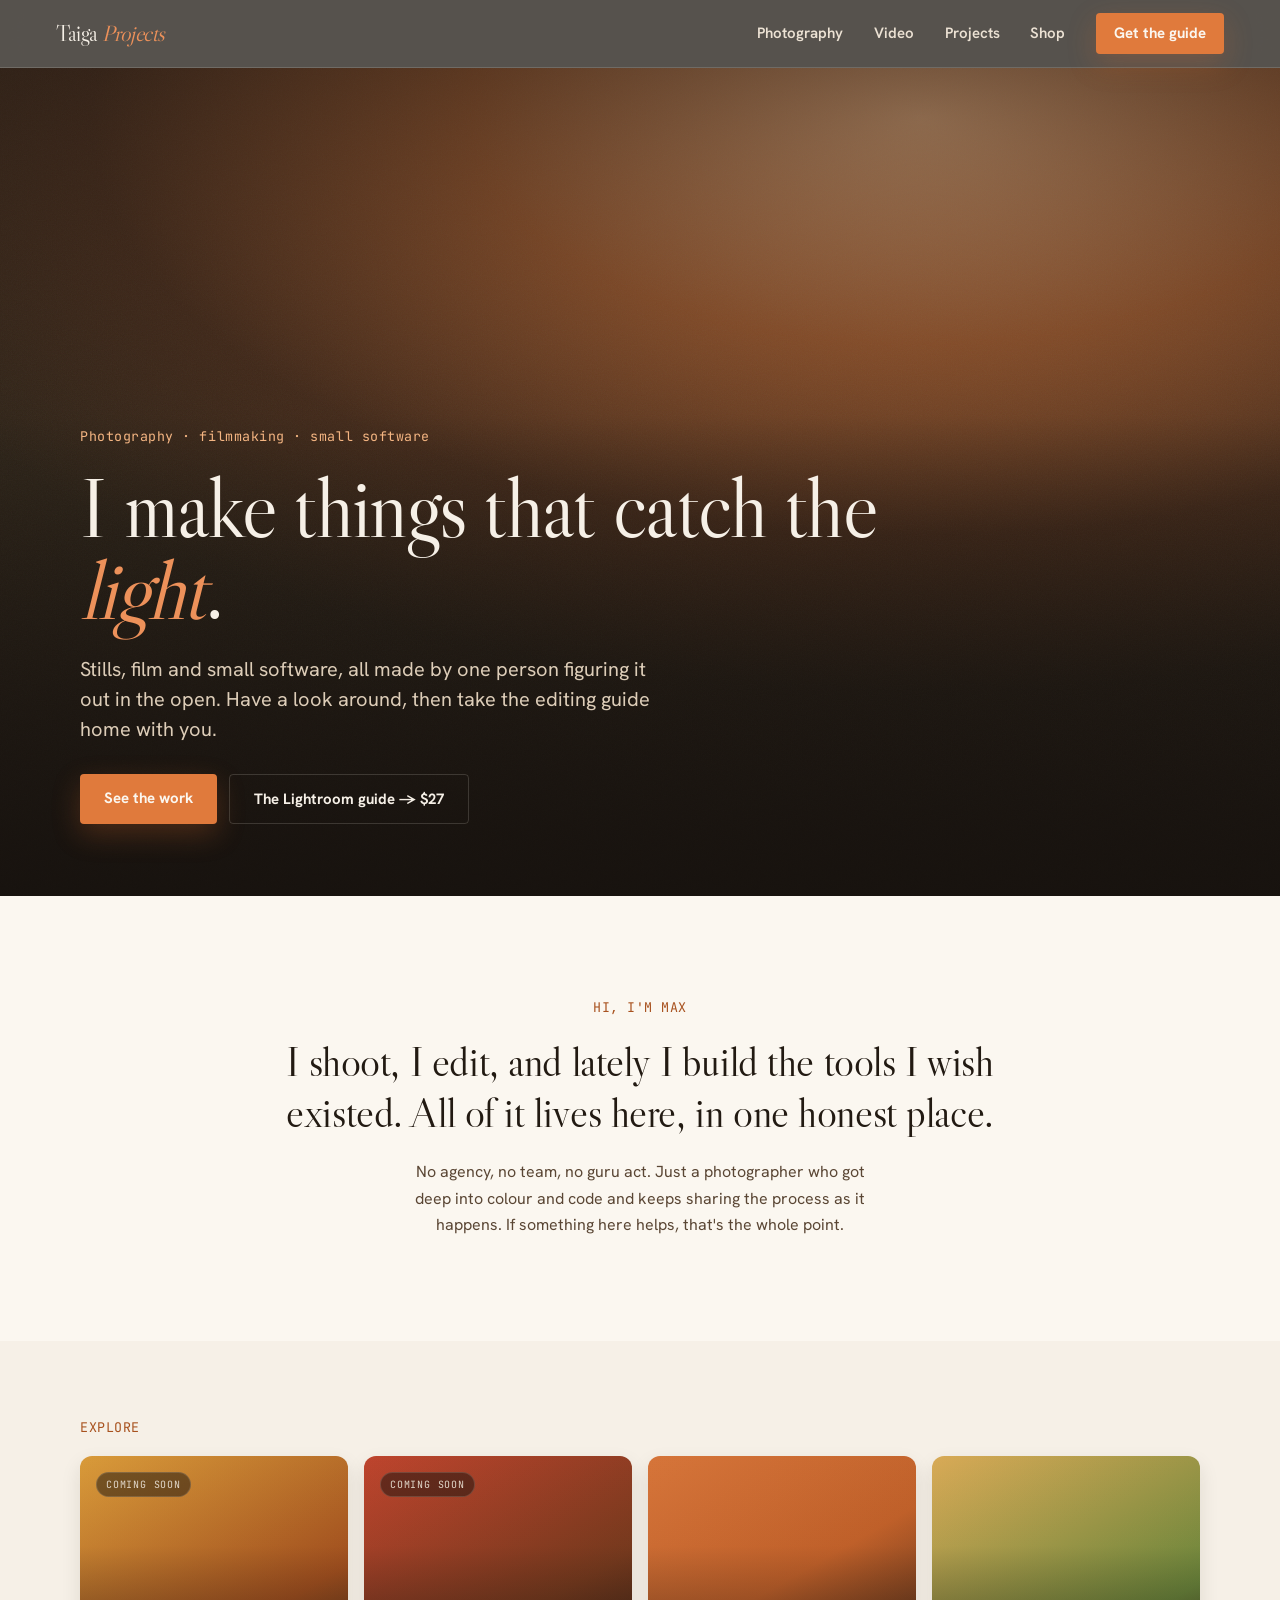
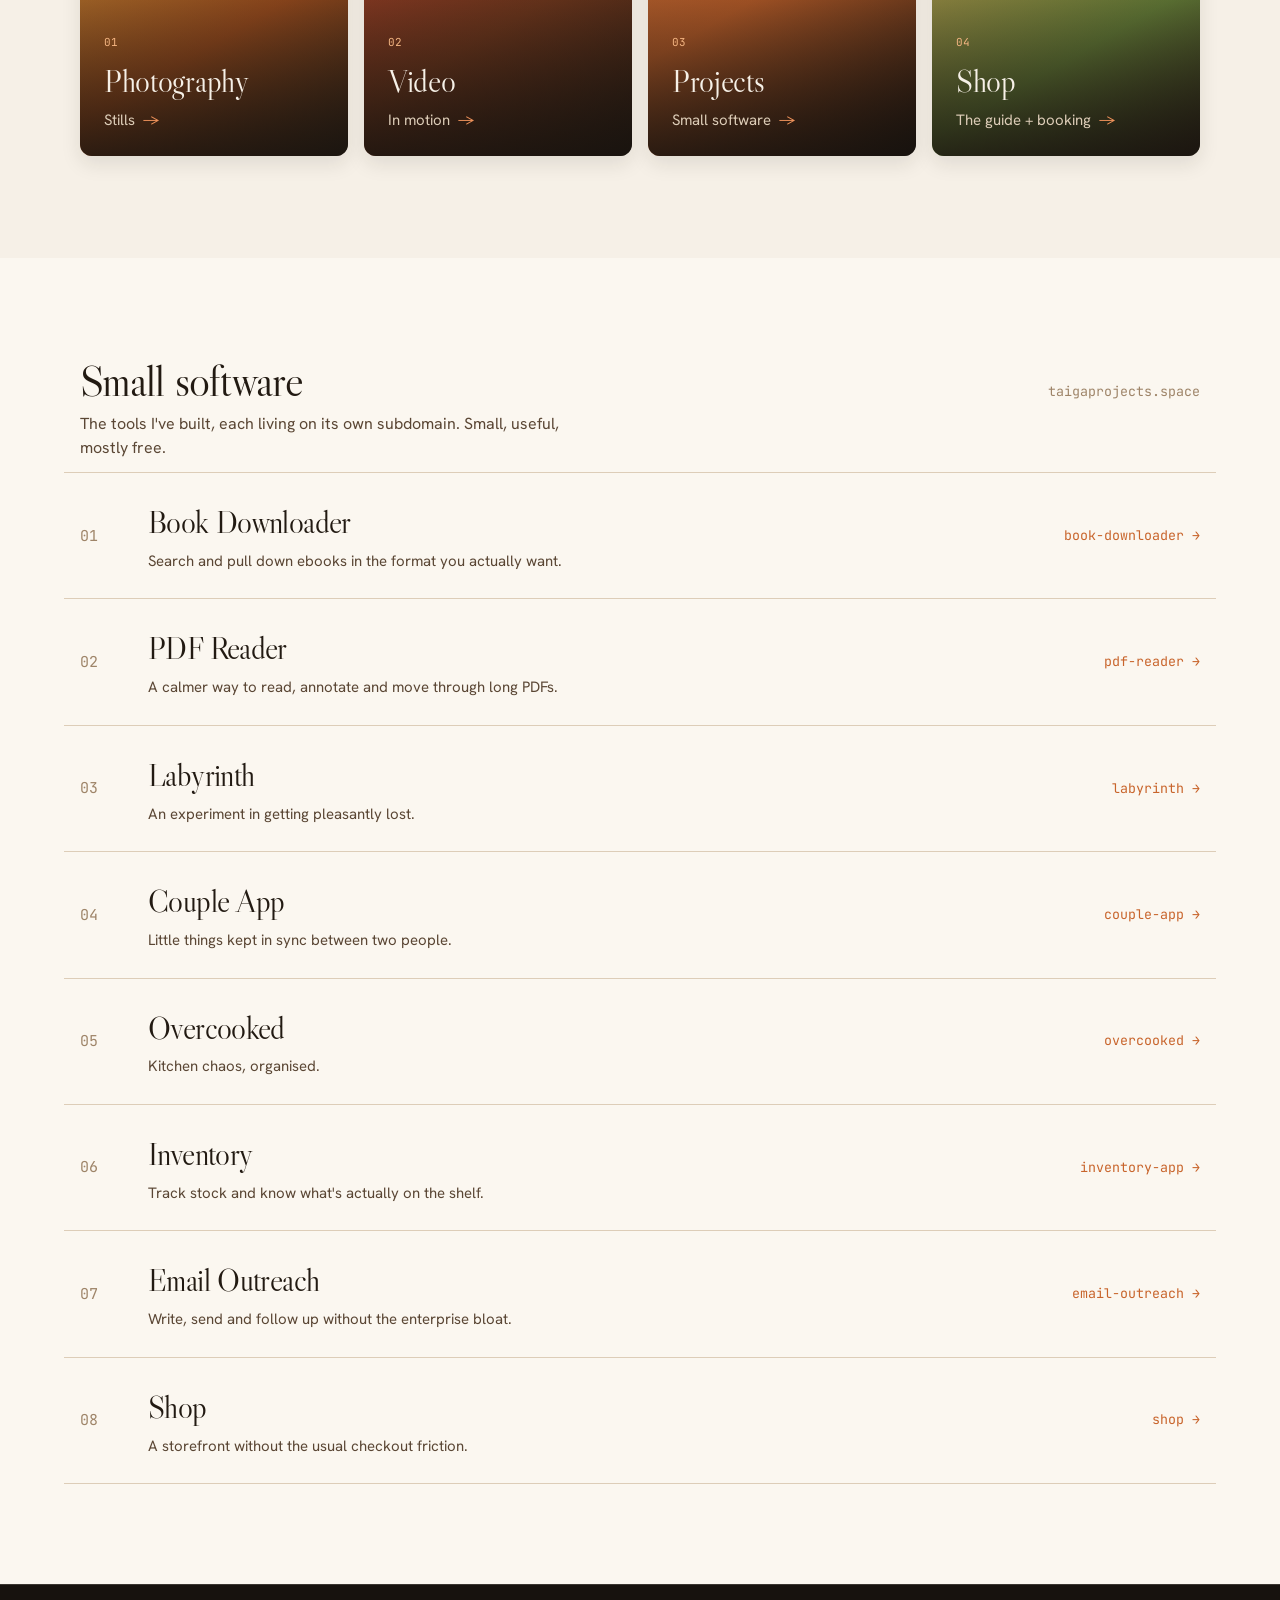
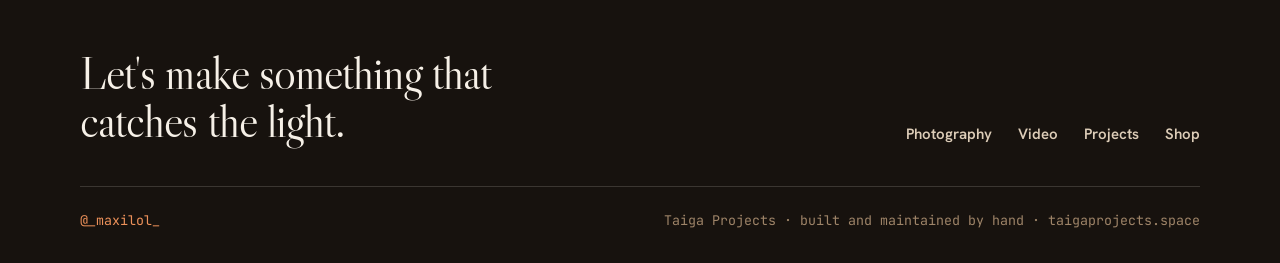
==== commit 6e61b3b0: "Rebuild homepage as a portfolio landing Restyles www.taigaprojects.space to the "Taiga Projects - Ho" ====
--- a/index.html
+++ b/index.html
@@ -3,50 +3,341 @@
 <head>
 <meta charset="utf-8" />
 <meta name="viewport" content="width=device-width, initial-scale=1" />
-<title>Taiga Projects</title>
-<meta name="description" content="A quiet stretch of the internet where I keep the tools I build. Small, useful, mostly free." />
+<title>Taiga Projects — I make things that catch the light</title>
+<meta name="description" content="Stills, film and small software, all made by one person figuring it out in the open." />
 <link rel="icon" href="data:image/svg+xml,<svg xmlns='http://www.w3.org/2000/svg' viewBox='0 0 100 100'><rect width='100' height='100' fill='%2317120E'/><text y='.9em' font-size='88' x='50%25' text-anchor='middle' fill='%23E07A3C' font-family='Georgia,serif'>T</text></svg>" />
 <link rel="preconnect" href="https://fonts.googleapis.com" />
 <link rel="preconnect" href="https://fonts.gstatic.com" crossorigin />
 <link rel="stylesheet" href="taiga-tokens.css" />
 <style>
-  /* ── hero ─────────────────────────────────────────────── */
+  /* ═══════════════════════════════════════════════════════════
+     Home — personal portfolio landing.
+     Uses the shared tokens from taiga-tokens.css. The nav/footer
+     here are page-specific (richer than the subdomains' slim
+     chrome), so they don't touch the shared .taiga-header rules.
+
+     IMAGES: the hero and the four Explore cards use golden-hour
+     gradient placeholders. To drop in a real photo, set a
+     background-image on the .ph element (or replace it with an
+     <img>) — the dark scrims on top already keep text legible.
+     ═══════════════════════════════════════════════════════════ */
+
+  html { scroll-behavior: smooth; }
+
+  /* ── golden-hour placeholders ─────────────────────────────── */
+  .ph {
+    position: absolute;
+    inset: 0;
+    background-size: cover;
+    background-position: center;
+  }
+  .ph.grain::after {
+    content: "";
+    position: absolute;
+    inset: 0;
+    opacity: 0.06;
+    background-image: url("data:image/svg+xml,%3Csvg xmlns='http://www.w3.org/2000/svg' width='160' height='160'%3E%3Cfilter id='n'%3E%3CfeTurbulence type='fractalNoise' baseFrequency='0.8' numOctaves='3'/%3E%3C/filter%3E%3Crect width='160' height='160' filter='url(%23n)'/%3E%3C/svg%3E");
+  }
+  .ph-hero {
+    background:
+      radial-gradient(135% 105% at 72% 6%, rgba(244,181,130,0.95) 0%, rgba(224,122,60,0.62) 26%, rgba(122,59,30,0.32) 48%, rgba(46,36,24,0.05) 66%, transparent 78%),
+      linear-gradient(178deg, #3D2E20 0%, #2E2418 48%, #17120E 100%);
+  }
+  .ph-photo { background: linear-gradient(150deg, #E3A23C 0%, #A8521F 58%, #2E2418 100%); }
+  .ph-video { background: linear-gradient(150deg, #C7472F 0%, #7A3B1E 55%, #221A12 100%); }
+  .ph-code  { background: linear-gradient(150deg, #E07A3C 0%, #C8642B 45%, #17120E 100%); }
+  .ph-shop  { background: linear-gradient(150deg, #E3B25A 0%, #6E8B3D 62%, #2E2418 100%); }
+
+  /* ── nav ──────────────────────────────────────────────────── */
+  .site-nav {
+    position: sticky;
+    top: 0;
+    z-index: 50;
+    display: flex;
+    align-items: center;
+    justify-content: space-between;
+    height: 68px;
+    padding: 0 clamp(20px, 5vw, 56px);
+    background: rgba(23, 18, 14, 0.72);
+    backdrop-filter: blur(14px);
+    -webkit-backdrop-filter: blur(14px);
+    border-bottom: 1px solid var(--border-inverse);
+  }
+  .site-nav .wordmark {
+    font-family: var(--font-display);
+    font-size: 22px;
+    color: var(--ink-50);
+    letter-spacing: -0.02em;
+    text-decoration: none;
+  }
+  .site-nav .wordmark em { font-style: italic; color: var(--amber-400); }
+  .nav-links {
+    display: flex;
+    align-items: center;
+    gap: clamp(16px, 2.4vw, 34px);
+  }
+  .navlink {
+    position: relative;
+    font-family: var(--font-sans);
+    font-size: var(--text-sm);
+    font-weight: 600;
+    color: var(--ink-100);
+    text-decoration: none;
+    padding: 4px 0;
+  }
+  .navlink::after {
+    content: "";
+    position: absolute;
+    left: 0; bottom: -2px;
+    width: 0; height: 1.5px;
+    background: var(--amber-400);
+    transition: width 0.25s var(--ease-out);
+  }
+  .navlink:hover { color: #fff; }
+  .navlink:hover::after { width: 100%; }
+  .nav-cta {
+    font-family: var(--font-sans);
+    font-size: var(--text-sm);
+    font-weight: 700;
+    color: var(--text-on-accent);
+    background: var(--accent);
+    padding: 9px 18px;
+    border-radius: var(--radius-sm);
+    box-shadow: var(--shadow-accent);
+    text-decoration: none;
+    transition: background var(--dur-base) var(--ease-out);
+  }
+  .nav-cta:hover { background: var(--accent-hover); color: var(--text-on-accent); }
+  .nav-links .mobile-only { display: none; }
+
+  /* ── hero ─────────────────────────────────────────────────── */
   .hero {
+    position: relative;
+    height: min(92vh, 860px);
+    min-height: 560px;
+    overflow: hidden;
     background: var(--ink-950);
+  }
+  .hero-media {
+    position: absolute;
+    inset: 0;
+    animation: kenburns 24s var(--ease-out) infinite alternate;
+    transform-origin: 68% 20%;
+  }
+  @keyframes kenburns { from { transform: scale(1.04); } to { transform: scale(1.16); } }
+  .hero-scrim {
+    position: absolute;
+    inset: 0;
+    background: linear-gradient(180deg, rgba(23,18,14,0.5) 0%, rgba(23,18,14,0.12) 42%, rgba(23,18,14,0.88) 100%);
+    pointer-events: none;
+  }
+  .hero-content {
+    position: absolute;
+    left: 0; bottom: 0;
+    width: 100%;
+    padding: 0 clamp(20px, 5vw, 56px) clamp(40px, 6vw, 72px);
+    pointer-events: none;
+  }
+  .hero-inner { max-width: var(--container); margin: 0 auto; }
+  .hero .kicker {
+    font-family: var(--font-mono);
+    font-size: var(--text-xs);
+    letter-spacing: 0.04em;
+    color: var(--amber-300);
+    margin-bottom: 20px;
+    animation: rise 0.8s var(--ease-out) both;
+  }
+  .hero h1 {
+    font-family: var(--font-display);
+    font-weight: 400;
+    font-size: clamp(40px, 7vw, 84px);
+    line-height: 0.98;
+    letter-spacing: -0.02em;
     color: var(--ink-50);
-    padding: 96px var(--gutter) 84px;
-  }
-  .hero-inner { max-width: var(--container); margin: 0 auto; }
-
-  .hero .domain {
-    font-family: var(--font-mono);
-    font-size: var(--text-xs);
-    color: var(--amber-300);
-    margin-bottom: 30px;
-  }
-
-  .hero h1 {
-    font-size: var(--text-5xl);
-    line-height: 1.02;
-    margin: 0 0 20px;
-    color: var(--ink-50); /* base.css defaults h1 to dark ink */
-  }
-  .hero h1 em { color: var(--amber-400); font-style: italic; }
-
+    margin: 0 0 22px;
+    max-width: 16ch;
+    animation: rise 0.9s var(--ease-out) 0.08s both;
+  }
+  .hero h1 em { font-style: italic; color: var(--amber-400); }
   .hero .lead {
     font-size: var(--text-lg);
     line-height: 1.5;
     color: var(--ink-200);
     max-width: 52ch;
-  }
-
-  /* ── index of tools ───────────────────────────────────── */
-  .index {
+    margin: 0 0 30px;
+    animation: rise 1s var(--ease-out) 0.16s both;
+  }
+  .hero-actions {
+    display: flex;
+    flex-wrap: wrap;
+    gap: 12px;
+    pointer-events: auto;
+    animation: rise 1.1s var(--ease-out) 0.24s both;
+  }
+  .btn-primary {
+    font-family: var(--font-sans);
+    font-size: var(--text-sm);
+    font-weight: 700;
+    color: var(--text-on-accent);
+    background: var(--accent);
+    padding: 13px 24px;
+    border-radius: var(--radius-sm);
+    box-shadow: var(--shadow-accent);
+    text-decoration: none;
+    transition: background var(--dur-base) var(--ease-out);
+  }
+  .btn-primary:hover { background: var(--accent-hover); color: var(--text-on-accent); }
+  .btn-ghost {
+    font-family: var(--font-sans);
+    font-size: var(--text-sm);
+    font-weight: 700;
+    color: var(--ink-50);
+    border: 1px solid var(--border-inverse);
+    padding: 13px 24px;
+    border-radius: var(--radius-sm);
+    text-decoration: none;
+    transition: border-color var(--dur-base) var(--ease-out), background var(--dur-base) var(--ease-out);
+  }
+  .btn-ghost:hover { border-color: var(--amber-400); background: rgba(246,240,231,0.05); color: var(--ink-50); }
+
+  @keyframes rise { from { opacity: 0; transform: translateY(22px); } to { opacity: 1; transform: none; } }
+
+  /* ── about ────────────────────────────────────────────────── */
+  .about {
     background: var(--paper);
-    padding: 20px var(--gutter) 72px;
-  }
-  .index-inner { max-width: var(--container); margin: 0 auto; }
-
+    padding: clamp(56px, 8vw, 104px) clamp(20px, 5vw, 56px);
+  }
+  .about-inner { max-width: 760px; margin: 0 auto; text-align: center; }
+  .eyebrow-mono {
+    font-family: var(--font-mono);
+    font-size: var(--text-xs);
+    letter-spacing: 0.04em;
+    text-transform: uppercase;
+    color: var(--amber-700);
+    margin-bottom: 18px;
+  }
+  .about .statement {
+    font-family: var(--font-display);
+    font-weight: 400;
+    font-size: clamp(26px, 3.6vw, 42px);
+    line-height: 1.2;
+    letter-spacing: -0.01em;
+    color: var(--ink-900);
+    margin: 0 0 22px;
+  }
+  .about .body {
+    font-size: var(--text-md);
+    line-height: 1.65;
+    color: var(--text-secondary);
+    margin: 0 auto;
+    max-width: 54ch;
+  }
+
+  /* ── explore ──────────────────────────────────────────────── */
+  .explore {
+    background: var(--ink-50);
+    padding: clamp(40px, 6vw, 80px) clamp(20px, 5vw, 56px) clamp(56px, 8vw, 104px);
+  }
+  .explore-inner { max-width: var(--container); margin: 0 auto; }
+  .explore-grid {
+    display: grid;
+    grid-template-columns: repeat(auto-fit, minmax(260px, 1fr));
+    gap: 16px;
+  }
+  .explore-card {
+    position: relative;
+    display: flex;
+    flex-direction: column;
+    justify-content: flex-end;
+    min-height: 300px;
+    border-radius: var(--radius-lg);
+    overflow: hidden;
+    box-shadow: var(--shadow-md);
+    text-decoration: none;
+    transition: transform 0.35s var(--ease-out), box-shadow 0.35s var(--ease-out);
+  }
+  .explore-card:hover { transform: translateY(-5px); box-shadow: var(--shadow-lg); }
+  .explore-card .ph { transition: transform 0.7s var(--ease-out); }
+  .explore-card:hover .ph { transform: scale(1.06); }
+  .explore-card .card-scrim {
+    position: absolute;
+    inset: 0;
+    background: linear-gradient(180deg, rgba(23,18,14,0.05) 30%, rgba(23,18,14,0.82) 100%);
+    pointer-events: none;
+  }
+  .explore-card .card-body {
+    position: relative;
+    padding: 24px;
+    pointer-events: none;
+  }
+  .explore-card .card-num {
+    font-family: var(--font-mono);
+    font-size: 11px;
+    color: var(--amber-300);
+    margin-bottom: 8px;
+  }
+  .explore-card .card-name {
+    font-family: var(--font-display);
+    font-size: var(--text-2xl);
+    color: var(--ink-50);
+    letter-spacing: -0.01em;
+    margin-bottom: 4px;
+  }
+  .explore-card .card-desc {
+    font-size: var(--text-sm);
+    color: var(--ink-200);
+    display: flex;
+    align-items: center;
+    gap: 8px;
+  }
+  .explore-card .card-desc .arrow { color: var(--amber-400); }
+  .explore-card .card-soon {
+    font-family: var(--font-mono);
+    font-size: 10px;
+    letter-spacing: 0.08em;
+    text-transform: uppercase;
+    color: var(--ink-100);
+    background: rgba(23,18,14,0.5);
+    border: 1px solid var(--border-inverse);
+    padding: 4px 9px;
+    border-radius: var(--radius-full);
+    position: absolute;
+    top: 16px; left: 16px;
+  }
+
+  /* ── projects index (folded-in tool directory) ────────────── */
+  .projects {
+    background: var(--paper);
+    padding: clamp(56px, 8vw, 100px) clamp(20px, 5vw, 56px);
+  }
+  .projects-inner { max-width: var(--container); margin: 0 auto; }
+  .projects-head {
+    display: flex;
+    align-items: baseline;
+    justify-content: space-between;
+    flex-wrap: wrap;
+    gap: 12px;
+    margin-bottom: 8px;
+  }
+  .projects h2 {
+    font-family: var(--font-display);
+    font-weight: 400;
+    font-size: clamp(28px, 4vw, 44px);
+    letter-spacing: -0.02em;
+    color: var(--ink-900);
+    margin: 0;
+  }
+  .projects .head-note {
+    font-family: var(--font-mono);
+    font-size: var(--text-xs);
+    color: var(--text-muted);
+  }
+  .projects .intro {
+    font-size: var(--text-md);
+    color: var(--text-secondary);
+    max-width: 56ch;
+    margin: 0 0 12px;
+  }
   .row {
     display: grid;
     grid-template-columns: 44px 1fr auto;
@@ -59,91 +350,222 @@
     color: inherit;
     transition: background var(--dur-base) var(--ease-out);
   }
+  .row:first-of-type { border-top: 1px solid var(--border); }
   .row:hover { text-decoration: none; background: var(--surface-sunken); }
-
   .row .num {
     font-family: var(--font-mono);
     font-size: var(--text-sm);
     color: var(--text-muted);
   }
-
   .row .name {
     display: block;
     font-family: var(--font-display);
     font-size: var(--text-2xl);
-    letter-spacing: var(--tracking-tight);
+    letter-spacing: -0.02em;
     color: var(--ink-900);
     margin-bottom: 4px;
   }
-
   .row .desc {
     display: block;
     font-size: var(--text-sm);
     color: var(--text-secondary);
     max-width: 56ch;
   }
-
   .row .slug {
     font-family: var(--font-mono);
     font-size: var(--text-xs);
     color: var(--amber-600);
     white-space: nowrap;
   }
-  .row .slug .arrow {
-    display: inline-block;
-    transition: transform var(--dur-base) var(--ease-out);
-  }
+  .row .slug .arrow { display: inline-block; transition: transform var(--dur-base) var(--ease-out); }
   .row:hover .slug { color: var(--amber-700); }
   .row:hover .slug .arrow { transform: translateX(4px); }
 
-  /* ── responsive ───────────────────────────────────────── */
-  @media (max-width: 720px) {
-    .hero { padding: 56px var(--gutter) 48px; }
-    /* Display steps down one rung; body never below 15px. */
-    .hero h1 { font-size: var(--text-3xl); }
-    .hero .lead { font-size: var(--text-md); }
-
-    /* Rows drop the trailing slug under the title. */
-    .row {
-      grid-template-columns: 32px 1fr;
-      gap: 16px;
-      padding: 20px 0;
-    }
+  /* ── footer ───────────────────────────────────────────────── */
+  .site-footer {
+    background: var(--ink-950);
+    border-top: 1px solid var(--border-inverse);
+    padding: clamp(40px, 6vw, 64px) clamp(20px, 5vw, 56px) 32px;
+  }
+  .footer-inner { max-width: var(--container); margin: 0 auto; }
+  .footer-top {
+    display: flex;
+    flex-wrap: wrap;
+    justify-content: space-between;
+    gap: 32px;
+    align-items: flex-end;
+    padding-bottom: 40px;
+    border-bottom: 1px solid var(--border-inverse);
+  }
+  .footer-lede {
+    font-family: var(--font-display);
+    font-size: clamp(30px, 4vw, 46px);
+    color: var(--ink-50);
+    letter-spacing: -0.02em;
+    max-width: 18ch;
+    line-height: 1.05;
+  }
+  .footer-links {
+    display: flex;
+    gap: 26px;
+    font-family: var(--font-sans);
+    font-size: var(--text-sm);
+    font-weight: 600;
+  }
+  .footer-links a { color: var(--ink-200); text-decoration: none; }
+  .footer-links a:hover { color: var(--amber-400); }
+  .footer-bottom {
+    display: flex;
+    flex-wrap: wrap;
+    justify-content: space-between;
+    gap: 16px;
+    padding-top: 24px;
+    align-items: center;
+  }
+  .footer-bottom .ig {
+    font-family: var(--font-mono);
+    font-size: var(--text-xs);
+    color: var(--amber-400);
+    text-decoration: none;
+  }
+  .footer-bottom .colophon {
+    font-family: var(--font-mono);
+    font-size: var(--text-xs);
+    color: var(--ink-400);
+  }
+
+  /* ── scroll reveal ────────────────────────────────────────── */
+  .reveal {
+    opacity: 0;
+    transform: translateY(28px);
+    transition: opacity 0.7s var(--ease-out), transform 0.7s var(--ease-out);
+  }
+  .reveal.in { opacity: 1; transform: none; }
+
+  /* ── responsive ───────────────────────────────────────────── */
+  @media (max-width: 860px) {
+    .nav-links .desktop-only { display: none; }
+    .nav-links .mobile-only { display: inline-flex; }
+    .row { grid-template-columns: 32px 1fr; gap: 16px; padding: 20px 0; margin: 0; }
+    .row:first-of-type { border-top: none; }
     .row .name { font-size: var(--text-xl); }
     .row .slug { grid-column: 2; margin-top: 8px; }
   }
 
-  /* ── entrance ─────────────────────────────────────────── */
-  .reveal {
-    opacity: 0;
-    transform: translateY(10px);
-    animation: rise var(--dur-slow) var(--ease-out) forwards;
-  }
-  @keyframes rise { to { opacity: 1; transform: none; } }
+  @media (prefers-reduced-motion: reduce) {
+    html { scroll-behavior: auto; }
+    .hero-media { animation: none; transform: scale(1.06); }
+    .reveal { opacity: 1; transform: none; transition: none; }
+    * { animation-duration: 1ms !important; transition-duration: 1ms !important; }
+  }
 </style>
 </head>
 <body>
 
+<!-- ═══ NAV ═══ -->
+<nav class="site-nav">
+  <a class="wordmark" href="/">Taiga <em>Projects</em></a>
+  <div class="nav-links">
+    <a class="navlink desktop-only" href="photography.html">Photography</a>
+    <a class="navlink desktop-only" href="video.html">Video</a>
+    <a class="navlink desktop-only" href="#projects">Projects</a>
+    <a class="navlink desktop-only" href="https://shop.taigaprojects.space">Shop</a>
+    <a class="navlink mobile-only" href="#projects">Projects</a>
+    <a class="nav-cta" href="https://shop.taigaprojects.space">Get the guide</a>
+  </div>
+</nav>
+
+<!-- ═══ HERO ═══ -->
 <header class="hero">
-  <div class="hero-inner">
-    <div class="domain reveal" style="animation-delay:40ms">taigaprojects.space</div>
-    <h1 class="reveal" style="animation-delay:100ms">Taiga <em>Projects</em></h1>
-    <p class="lead reveal" style="animation-delay:160ms">
-      A quiet stretch of the internet where I keep the tools I build. Small, useful,
-      mostly free. Each one lives on its own subdomain.
-    </p>
+  <div class="hero-media"><div class="ph ph-hero grain"></div></div>
+  <div class="hero-scrim"></div>
+  <div class="hero-content">
+    <div class="hero-inner">
+      <div class="kicker">Photography · filmmaking · small software</div>
+      <h1>I make things that catch the <em>light</em>.</h1>
+      <p class="lead">Stills, film and small software, all made by one person figuring it out in the open. Have a look around, then take the editing guide home with you.</p>
+      <div class="hero-actions">
+        <a class="btn-primary" href="#explore">See the work</a>
+        <a class="btn-ghost" href="https://shop.taigaprojects.space">The Lightroom guide → $27</a>
+      </div>
+    </div>
   </div>
 </header>
 
-<main class="index">
-  <div class="index-inner">
-
-    <!-- ─────────────────────────────────────────────────────────
-         ADD A PROJECT: copy one <a class="row"> block, bump the
-         number, and change the href, name, description and slug.
-         ───────────────────────────────────────────────────────── -->
-
-    <a class="row reveal" style="animation-delay:220ms" href="https://book-downloader.taigaprojects.space">
+<!-- ═══ ABOUT ═══ -->
+<section class="about">
+  <div class="about-inner reveal">
+    <div class="eyebrow-mono">Hi, I'm Max</div>
+    <p class="statement">I shoot, I edit, and lately I build the tools I wish existed. All of it lives here, in one honest place.</p>
+    <p class="body">No agency, no team, no guru act. Just a photographer who got deep into colour and code and keeps sharing the process as it happens. If something here helps, that's the whole point.</p>
+  </div>
+</section>
+
+<!-- ═══ EXPLORE ═══ -->
+<section class="explore" id="explore">
+  <div class="explore-inner">
+    <div class="eyebrow-mono reveal">Explore</div>
+    <div class="explore-grid">
+
+      <a class="explore-card reveal" href="photography.html">
+        <div class="ph ph-photo"></div>
+        <span class="card-soon">Coming soon</span>
+        <div class="card-scrim"></div>
+        <div class="card-body">
+          <div class="card-num">01</div>
+          <div class="card-name">Photography</div>
+          <div class="card-desc">Stills <span class="arrow">→</span></div>
+        </div>
+      </a>
+
+      <a class="explore-card reveal" href="video.html">
+        <div class="ph ph-video"></div>
+        <span class="card-soon">Coming soon</span>
+        <div class="card-scrim"></div>
+        <div class="card-body">
+          <div class="card-num">02</div>
+          <div class="card-name">Video</div>
+          <div class="card-desc">In motion <span class="arrow">→</span></div>
+        </div>
+      </a>
+
+      <a class="explore-card reveal" href="#projects">
+        <div class="ph ph-code"></div>
+        <div class="card-scrim"></div>
+        <div class="card-body">
+          <div class="card-num">03</div>
+          <div class="card-name">Projects</div>
+          <div class="card-desc">Small software <span class="arrow">→</span></div>
+        </div>
+      </a>
+
+      <a class="explore-card reveal" href="https://shop.taigaprojects.space">
+        <div class="ph ph-shop"></div>
+        <div class="card-scrim"></div>
+        <div class="card-body">
+          <div class="card-num">04</div>
+          <div class="card-name">Shop</div>
+          <div class="card-desc">The guide + booking <span class="arrow">→</span></div>
+        </div>
+      </a>
+
+    </div>
+  </div>
+</section>
+
+<!-- ═══ PROJECTS (folded-in tool directory) ═══ -->
+<section class="projects" id="projects">
+  <div class="projects-inner">
+    <div class="projects-head reveal">
+      <h2>Small software</h2>
+      <span class="head-note">taigaprojects.space</span>
+    </div>
+    <p class="intro reveal">The tools I've built, each living on its own subdomain. Small, useful, mostly free.</p>
+
+    <!-- ADD A PROJECT: copy one <a class="row"> block, bump the number,
+         and change the href, name, description and slug. -->
+
+    <a class="row reveal" href="https://book-downloader.taigaprojects.space">
       <span class="num">01</span>
       <span>
         <span class="name">Book Downloader</span>
@@ -152,7 +574,7 @@
       <span class="slug">book-downloader <span class="arrow">→</span></span>
     </a>
 
-    <a class="row reveal" style="animation-delay:260ms" href="https://pdf-reader.taigaprojects.space">
+    <a class="row reveal" href="https://pdf-reader.taigaprojects.space">
       <span class="num">02</span>
       <span>
         <span class="name">PDF Reader</span>
@@ -161,7 +583,7 @@
       <span class="slug">pdf-reader <span class="arrow">→</span></span>
     </a>
 
-    <a class="row reveal" style="animation-delay:300ms" href="https://labyrinth.taigaprojects.space">
+    <a class="row reveal" href="https://labyrinth.taigaprojects.space">
       <span class="num">03</span>
       <span>
         <span class="name">Labyrinth</span>
@@ -170,7 +592,7 @@
       <span class="slug">labyrinth <span class="arrow">→</span></span>
     </a>
 
-    <a class="row reveal" style="animation-delay:340ms" href="https://couple-app.taigaprojects.space">
+    <a class="row reveal" href="https://couple-app.taigaprojects.space">
       <span class="num">04</span>
       <span>
         <span class="name">Couple App</span>
@@ -179,7 +601,7 @@
       <span class="slug">couple-app <span class="arrow">→</span></span>
     </a>
 
-    <a class="row reveal" style="animation-delay:380ms" href="https://overcooked.taigaprojects.space">
+    <a class="row reveal" href="https://overcooked.taigaprojects.space">
       <span class="num">05</span>
       <span>
         <span class="name">Overcooked</span>
@@ -188,7 +610,7 @@
       <span class="slug">overcooked <span class="arrow">→</span></span>
     </a>
 
-    <a class="row reveal" style="animation-delay:420ms" href="https://inventory-app.taigaprojects.space">
+    <a class="row reveal" href="https://inventory-app.taigaprojects.space">
       <span class="num">06</span>
       <span>
         <span class="name">Inventory</span>
@@ -197,7 +619,7 @@
       <span class="slug">inventory-app <span class="arrow">→</span></span>
     </a>
 
-    <a class="row reveal" style="animation-delay:460ms" href="https://email-outreach.taigaprojects.space">
+    <a class="row reveal" href="https://email-outreach.taigaprojects.space">
       <span class="num">07</span>
       <span>
         <span class="name">Email Outreach</span>
@@ -206,7 +628,7 @@
       <span class="slug">email-outreach <span class="arrow">→</span></span>
     </a>
 
-    <a class="row reveal" style="animation-delay:500ms" href="https://shop.taigaprojects.space">
+    <a class="row reveal" href="https://shop.taigaprojects.space">
       <span class="num">08</span>
       <span>
         <span class="name">Shop</span>
@@ -216,12 +638,40 @@
     </a>
 
   </div>
-</main>
-
-<footer class="taiga-footer">
-  <span class="made">Built and maintained by hand.</span>
-  <a class="home" href="https://www.taigaprojects.space">taigaprojects.space</a>
+</section>
+
+<!-- ═══ FOOTER ═══ -->
+<footer class="site-footer">
+  <div class="footer-inner">
+    <div class="footer-top">
+      <div class="footer-lede">Let's make something that catches the light.</div>
+      <div class="footer-links">
+        <a href="photography.html">Photography</a>
+        <a href="video.html">Video</a>
+        <a href="#projects">Projects</a>
+        <a href="https://shop.taigaprojects.space">Shop</a>
+      </div>
+    </div>
+    <div class="footer-bottom">
+      <a class="ig" href="https://instagram.com/_maxilol_">@_maxilol_</a>
+      <span class="colophon">Taiga Projects · built and maintained by hand · taigaprojects.space</span>
+    </div>
+  </div>
 </footer>
+
+<script>
+  // Reveal sections as they scroll into view.
+  (function () {
+    var reduce = window.matchMedia('(prefers-reduced-motion: reduce)').matches;
+    if (reduce) return;
+    var io = new IntersectionObserver(function (entries) {
+      entries.forEach(function (e) {
+        if (e.isIntersecting) { e.target.classList.add('in'); io.unobserve(e.target); }
+      });
+    }, { threshold: 0.14 });
+    document.querySelectorAll('.reveal').forEach(function (n) { io.observe(n); });
+  })();
+</script>
 
 </body>
 </html>
--- a/taiga-tokens.css
+++ b/taiga-tokens.css
@@ -7,7 +7,7 @@
    so the whole family stays in sync. Do not fork the values.
    ═══════════════════════════════════════════════════════════════ */
 
-@import url('https://fonts.googleapis.com/css2?family=Libre+Caslon+Display&family=Libre+Caslon+Text:ital,wght@0,400;0,700;1,400&family=Hanken+Grotesque:wght@400;500;600;700;800&family=JetBrains+Mono:wght@400;500;700&display=swap');
+@import url('https://fonts.googleapis.com/css2?family=Libre+Caslon+Display&family=Libre+Caslon+Text:ital,wght@0,400;0,700;1,400&family=Hanken+Grotesk:wght@400;500;600;700;800&family=JetBrains+Mono:wght@400;500;700&display=swap');
 
 :root {
   /* ---- Warm neutral ramp (the brand's spine) ---- */
@@ -69,7 +69,7 @@
   /* ---- Families ---- */
   --font-display: 'Libre Caslon Display', Georgia, 'Times New Roman', serif;
   --font-serif:   'Libre Caslon Text', Georgia, serif;
-  --font-sans:    'Hanken Grotesque', system-ui, -apple-system, sans-serif;
+  --font-sans:    'Hanken Grotesk', system-ui, -apple-system, sans-serif;
   --font-mono:    'JetBrains Mono', ui-monospace, 'SF Mono', Menlo, monospace;
 
   /* ---- Type scale (1.250 major third) ---- */
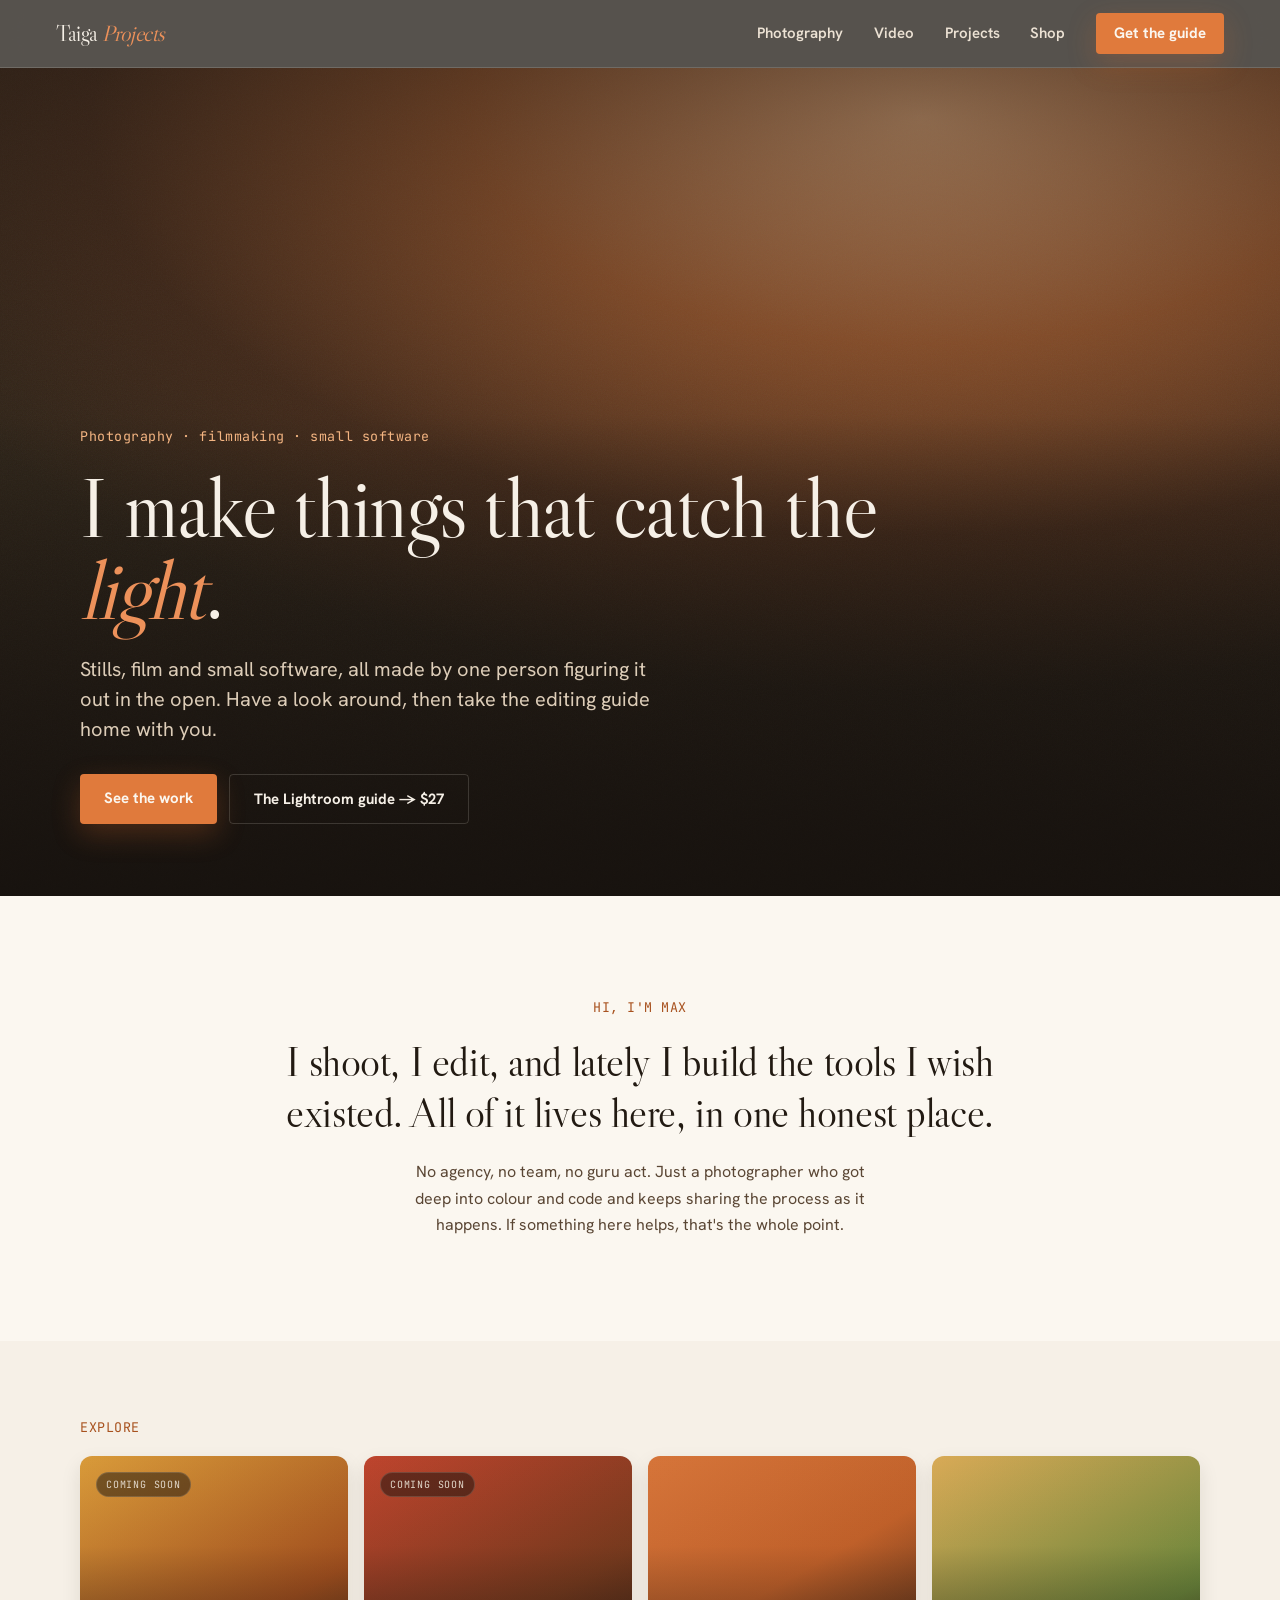
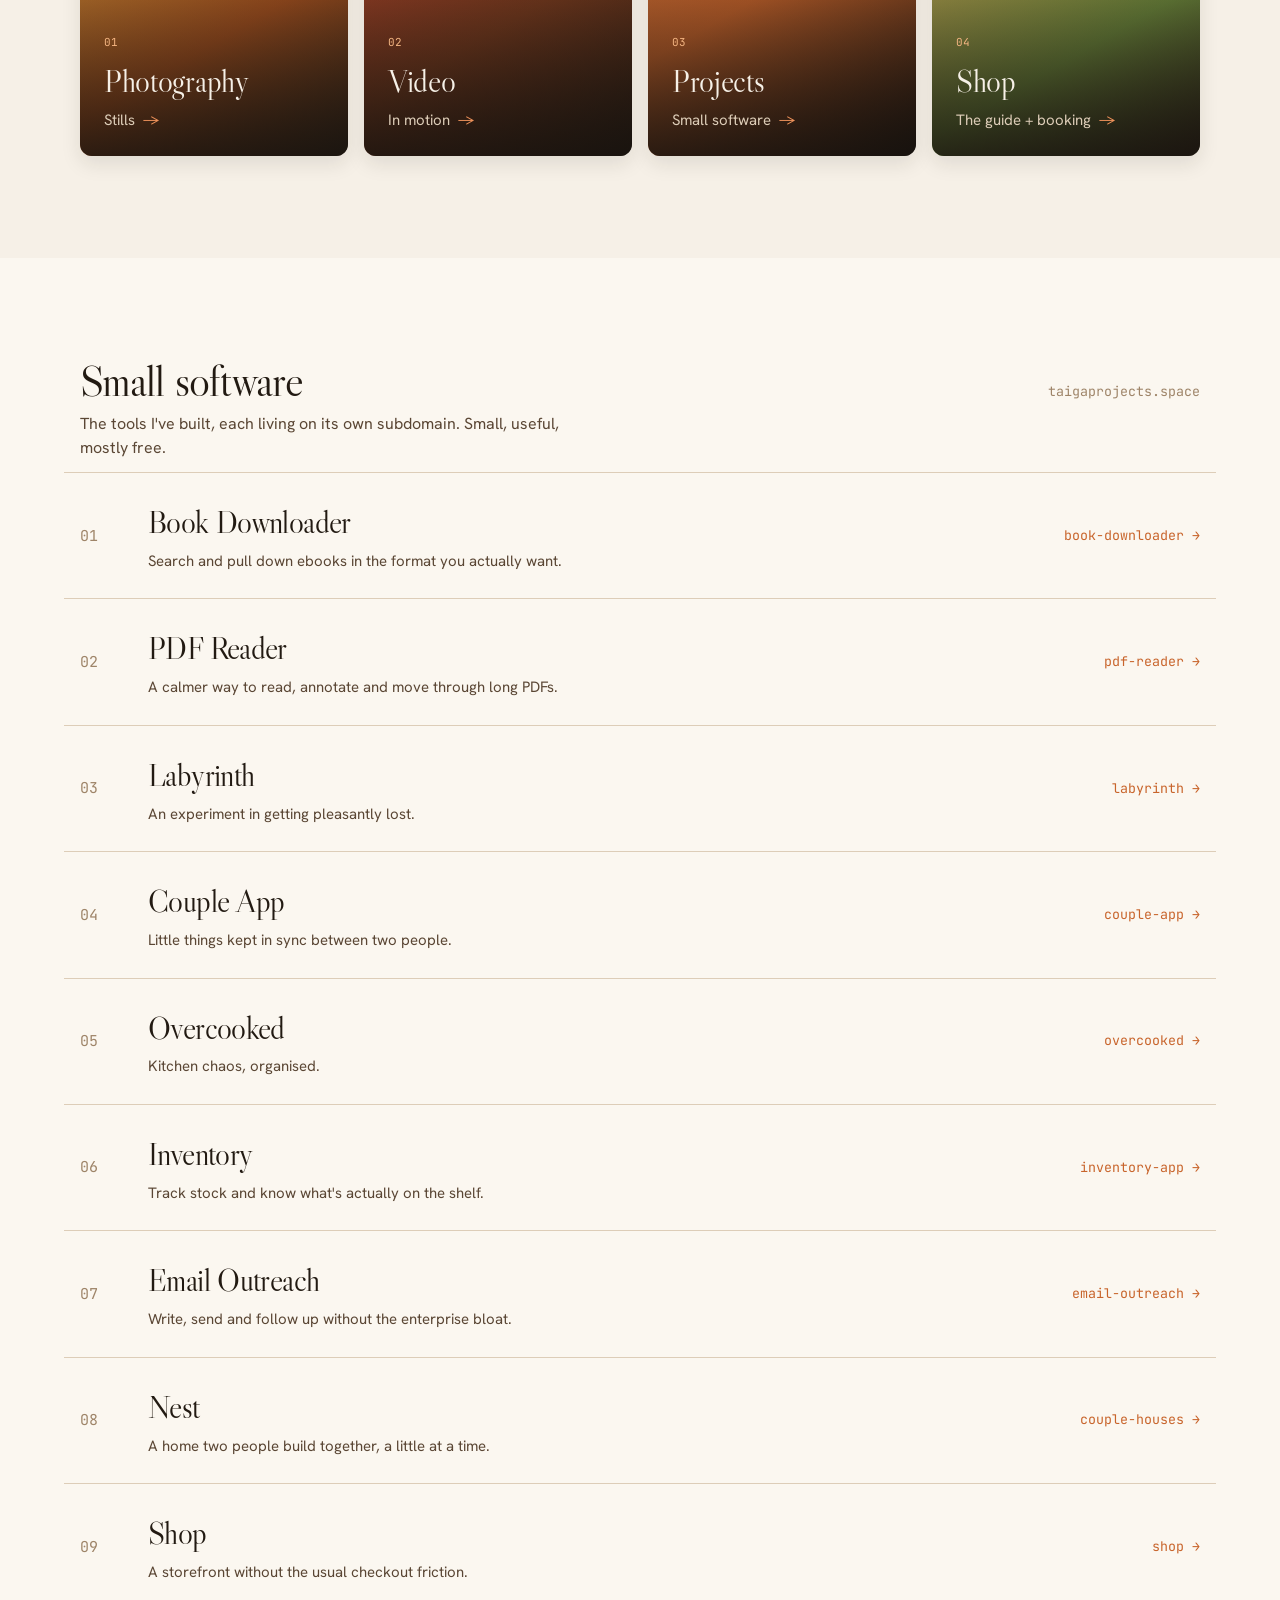
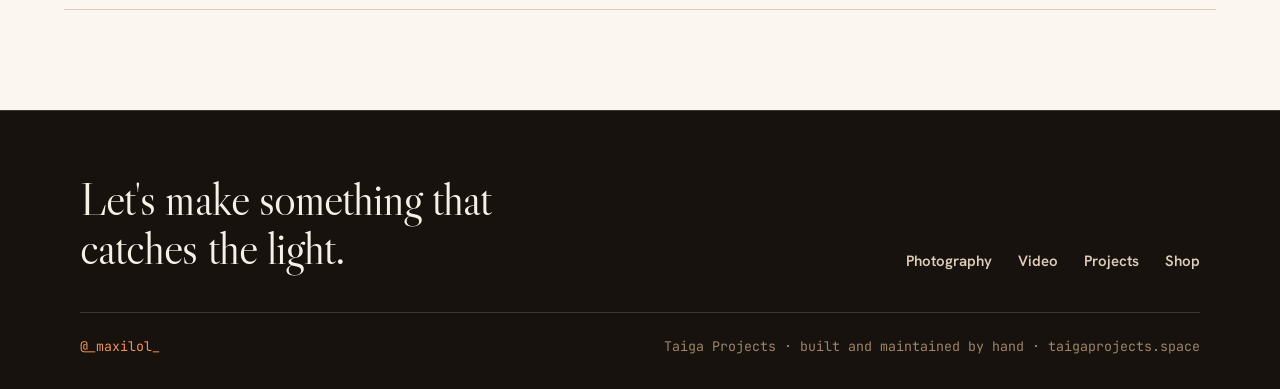
==== commit fefcd37d: "Add Nest to the projects list Links the couple-houses subdomain, which is live and serving the curre" ====
--- a/index.html
+++ b/index.html
@@ -628,8 +628,17 @@
       <span class="slug">email-outreach <span class="arrow">→</span></span>
     </a>
 
+    <a class="row reveal" href="https://couple-houses.taigaprojects.space">
+      <span class="num">08</span>
+      <span>
+        <span class="name">Nest</span>
+        <span class="desc">A home two people build together, a little at a time.</span>
+      </span>
+      <span class="slug">couple-houses <span class="arrow">→</span></span>
+    </a>
+
     <a class="row reveal" href="https://shop.taigaprojects.space">
-      <span class="num">08</span>
+      <span class="num">09</span>
       <span>
         <span class="name">Shop</span>
         <span class="desc">A storefront without the usual checkout friction.</span>
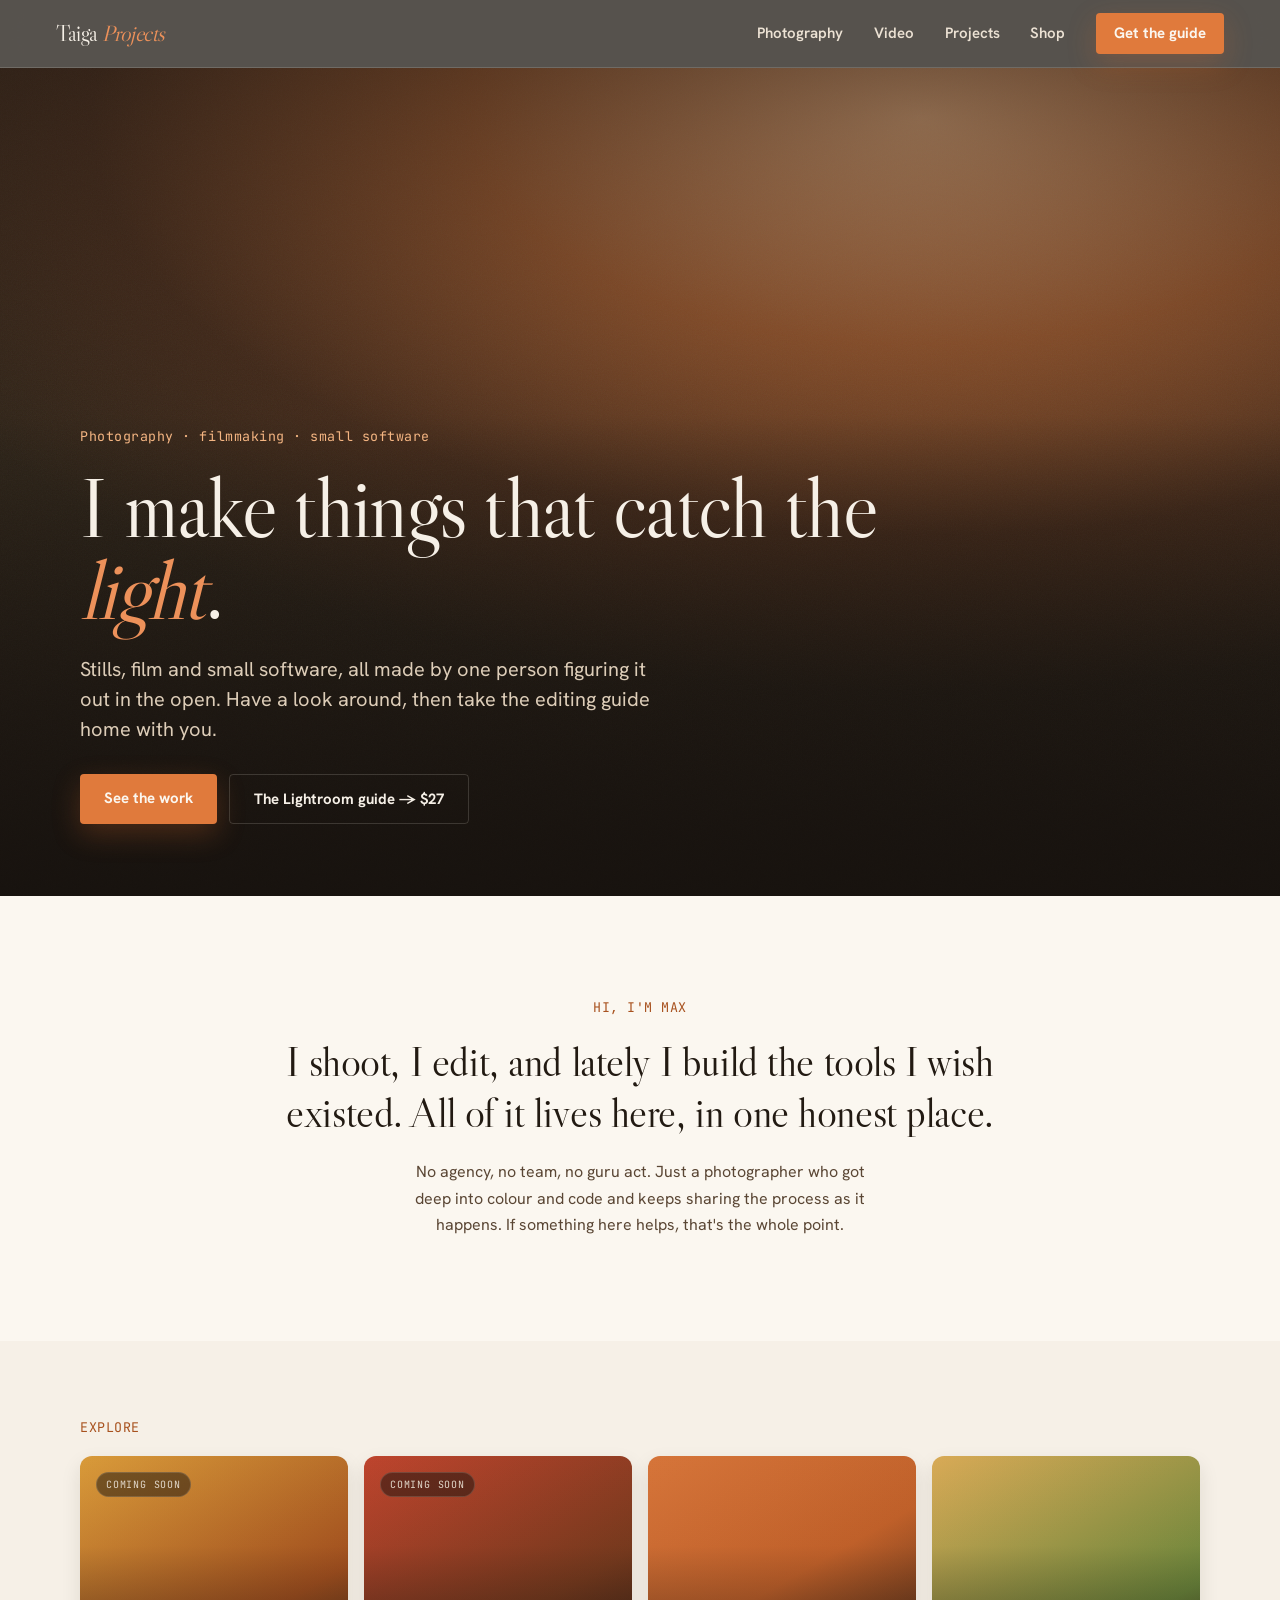
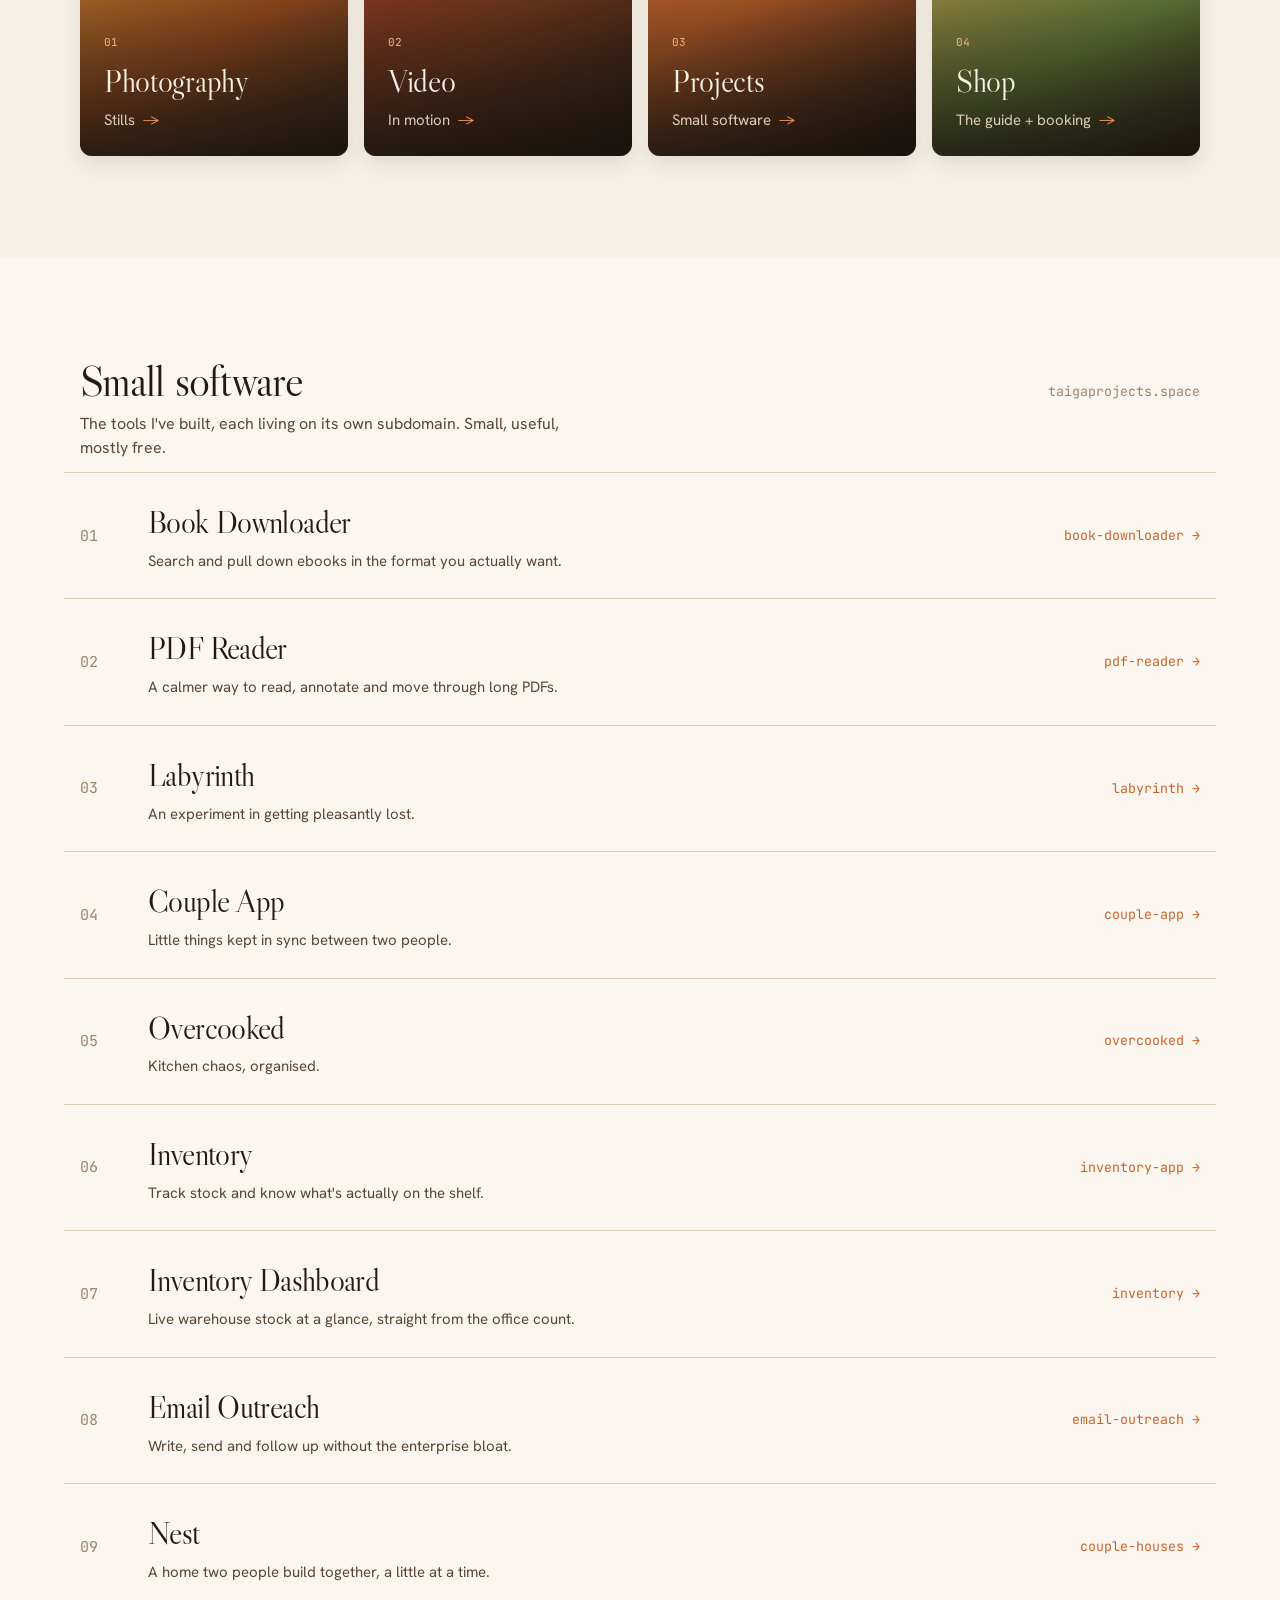
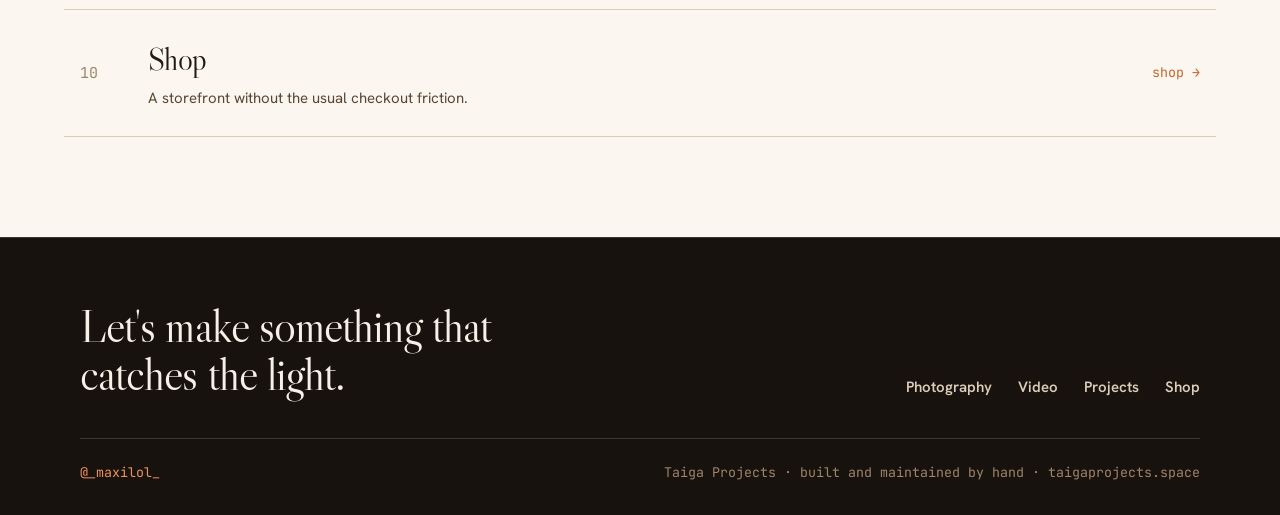
==== commit 39aaaec2: "Add the inventory dashboard to the projects list Sits between Inventory and Email Outreach and links" ====
--- a/index.html
+++ b/index.html
@@ -619,8 +619,17 @@
       <span class="slug">inventory-app <span class="arrow">→</span></span>
     </a>
 
+    <a class="row reveal" href="https://inventory.taigaprojects.space">
+      <span class="num">07</span>
+      <span>
+        <span class="name">Inventory Dashboard</span>
+        <span class="desc">Live warehouse stock at a glance, straight from the office count.</span>
+      </span>
+      <span class="slug">inventory <span class="arrow">→</span></span>
+    </a>
+
     <a class="row reveal" href="https://email-outreach.taigaprojects.space">
-      <span class="num">07</span>
+      <span class="num">08</span>
       <span>
         <span class="name">Email Outreach</span>
         <span class="desc">Write, send and follow up without the enterprise bloat.</span>
@@ -629,7 +638,7 @@
     </a>
 
     <a class="row reveal" href="https://couple-houses.taigaprojects.space">
-      <span class="num">08</span>
+      <span class="num">09</span>
       <span>
         <span class="name">Nest</span>
         <span class="desc">A home two people build together, a little at a time.</span>
@@ -638,7 +647,7 @@
     </a>
 
     <a class="row reveal" href="https://shop.taigaprojects.space">
-      <span class="num">09</span>
+      <span class="num">10</span>
       <span>
         <span class="name">Shop</span>
         <span class="desc">A storefront without the usual checkout friction.</span>
